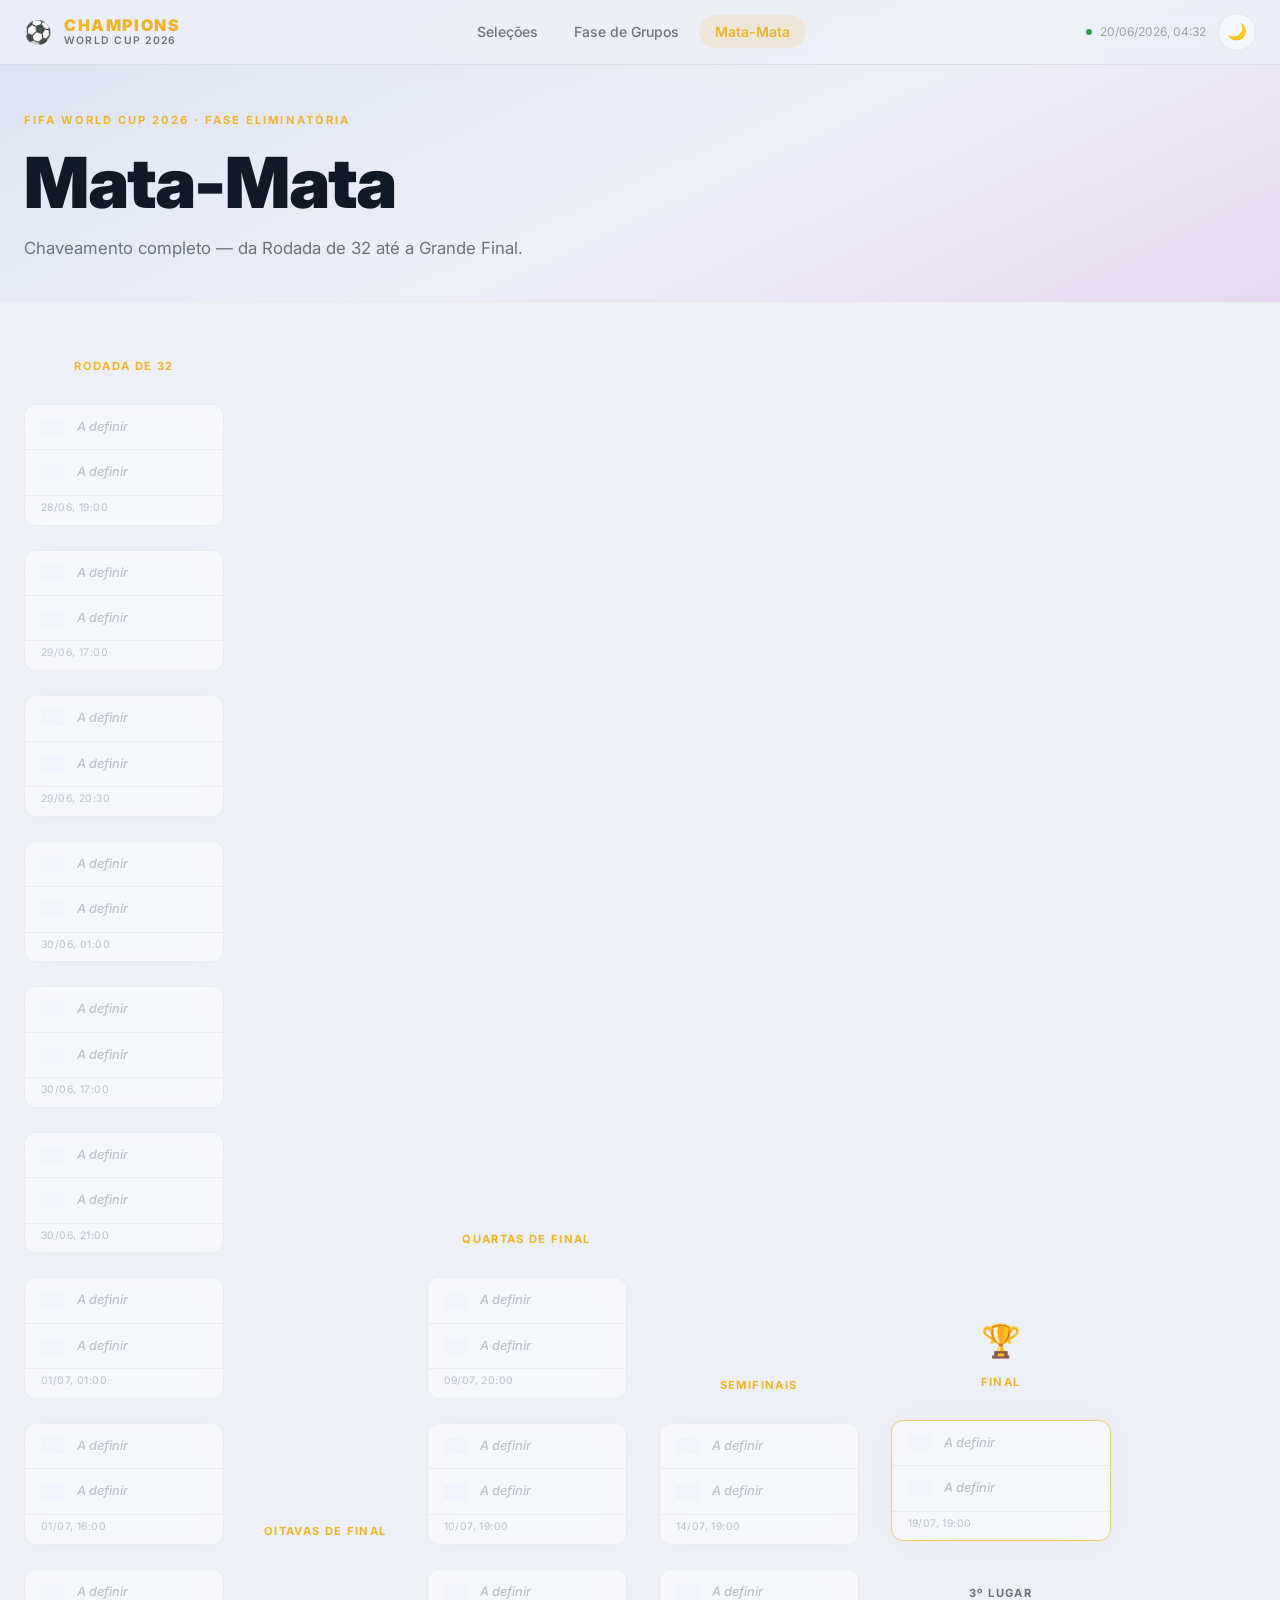
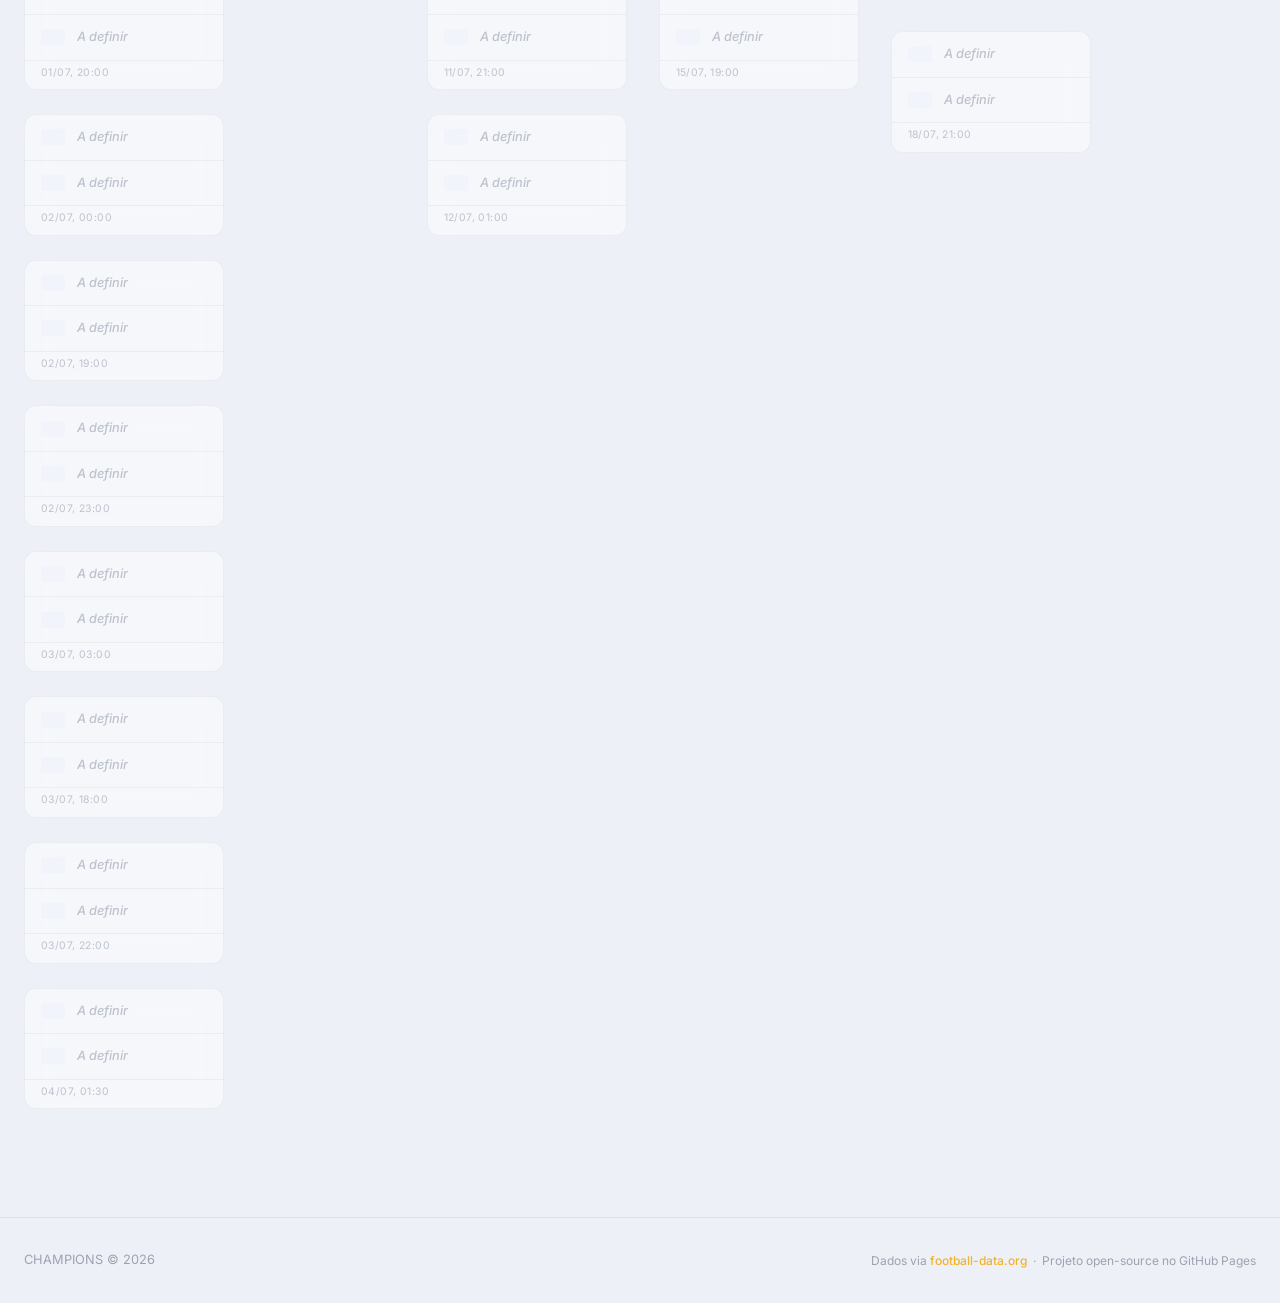
==== mata-mata.html @ 42e31321 "feat: estrutura inicial do projeto CHAMPIONS - 3 páginas: Seleções, Fase de Grupos, Mata-Mata - Desi" ====
<!DOCTYPE html>
<html lang="pt-BR" data-theme="dark">
<head>
  <meta charset="UTF-8">
  <meta name="viewport" content="width=device-width, initial-scale=1.0">
  <title>CHAMPIONS — Mata-Mata | Copa do Mundo 2026</title>
  <meta name="description" content="Chaveamento do mata-mata da Copa do Mundo FIFA 2026.">

  <link rel="preconnect" href="https://fonts.googleapis.com">
  <link rel="preconnect" href="https://fonts.gstatic.com" crossorigin>
  <link href="https://fonts.googleapis.com/css2?family=Inter:wght@400;500;600;700;900&display=swap" rel="stylesheet">

  <link rel="stylesheet" href="css/reset.css">
  <link rel="stylesheet" href="css/variables.css">
  <link rel="stylesheet" href="css/layout.css">
  <link rel="stylesheet" href="css/animations.css">
  <link rel="stylesheet" href="css/components/bracket.css">

  <script src="js/core/theme.js"></script>
</head>
<body>

  <!-- ── Navigation ── -->
  <nav class="nav" role="navigation" aria-label="Navegação principal">
    <div class="nav__inner">
      <a class="nav__logo" href="selecoes.html" aria-label="Champions — Copa do Mundo 2026">
        <span class="nav__logo-icon">⚽</span>
        <div class="nav__logo-wrap">
          <span class="nav__logo-text">CHAMPIONS</span>
          <span class="nav__logo-year">World Cup 2026</span>
        </div>
      </a>

      <ul class="nav__links" role="list">
        <li><a href="selecoes.html"  class="nav__link">Seleções</a></li>
        <li><a href="grupos.html"    class="nav__link">Fase de Grupos</a></li>
        <li><a href="mata-mata.html" class="nav__link active" aria-current="page">Mata-Mata</a></li>
      </ul>

      <div class="nav__actions">
        <div class="last-updated" aria-live="polite">
          <span class="last-updated__dot"></span>
          <span id="lastUpdated">Carregando...</span>
        </div>
        <button class="theme-toggle" id="themeToggle" type="button">☀️</button>
      </div>
    </div>
  </nav>

  <!-- ── Hero ── -->
  <section class="hero" aria-label="Cabeçalho da página">
    <div class="hero__inner container">
      <p class="hero__eyebrow">FIFA World Cup 2026 · Fase Eliminatória</p>
      <h1 class="hero__title">Mata-Mata</h1>
      <p class="hero__sub">Chaveamento completo — da Rodada de 32 até a Grande Final.</p>
    </div>
  </section>

  <!-- ── Main ── -->
  <main class="page-body">
    <div class="container">
      <div id="bracket" role="main" aria-label="Chaveamento do mata-mata">
        <div class="state-empty">
          <div class="state-empty__icon">⏳</div>
          <p class="state-empty__title">Carregando chaveamento...</p>
        </div>
      </div>
    </div>
  </main>

  <!-- ── Footer ── -->
  <footer class="footer">
    <div class="footer__inner">
      <p class="footer__copy">CHAMPIONS &copy; 2026</p>
      <p class="footer__note">
        Dados via <a href="https://www.football-data.org" target="_blank" rel="noopener">football-data.org</a>
        &nbsp;·&nbsp; Projeto open-source no GitHub Pages
      </p>
    </div>
  </footer>

  <script src="js/core/data-loader.js"></script>
  <script src="js/pages/mata-mata.js"></script>
</body>
</html>
---- css/variables.css ----
:root {
  /* ── Typography ────────────────────────────────── */
  --font-sans: 'Inter', -apple-system, BlinkMacSystemFont, 'Segoe UI', sans-serif;
  --fw-normal:   400;
  --fw-medium:   500;
  --fw-semibold: 600;
  --fw-bold:     700;
  --fw-black:    900;

  /* ── Spacing ───────────────────────────────────── */
  --s1:  0.25rem;
  --s2:  0.5rem;
  --s3:  0.75rem;
  --s4:  1rem;
  --s5:  1.25rem;
  --s6:  1.5rem;
  --s8:  2rem;
  --s10: 2.5rem;
  --s12: 3rem;
  --s16: 4rem;

  /* ── Radii ─────────────────────────────────────── */
  --r-sm:   6px;
  --r-md:   12px;
  --r-lg:   18px;
  --r-xl:   24px;
  --r-full: 9999px;

  /* ── Transitions ───────────────────────────────── */
  --ease-fast:   150ms cubic-bezier(0.4, 0, 0.2, 1);
  --ease-base:   250ms cubic-bezier(0.4, 0, 0.2, 1);
  --ease-slow:   400ms cubic-bezier(0.4, 0, 0.2, 1);
  --ease-spring: 500ms cubic-bezier(0.34, 1.56, 0.64, 1);

  /* ── Brand (theme-independent) ─────────────────── */
  --gold:      #f0b429;
  --gold-dim:  rgba(240, 180, 41, 0.15);
  --gold-glow: rgba(240, 180, 41, 0.25);
  --red:       #e03131;
  --green:     #2f9e44;
  --cobalt:    #1c7ed6;
}

/* ── Dark Theme (default) ───────────────────────── */
[data-theme="dark"] {
  color-scheme: dark;
  --bg-body:       #07091a;
  --bg-surface:    #0d1224;
  --bg-raised:     #141928;
  --bg-card:       rgba(255, 255, 255, 0.04);
  --bg-card-hover: rgba(255, 255, 255, 0.08);
  --border:        rgba(255, 255, 255, 0.07);
  --border-strong: rgba(255, 255, 255, 0.15);
  --text-1:        #f1f3f5;
  --text-2:        #868e96;
  --text-3:        #495057;
  --nav-bg:        rgba(7, 9, 26, 0.85);
  --shadow-card:   0 4px 32px rgba(0, 0, 0, 0.45);
  --shadow-glow:   0 0 48px rgba(240, 180, 41, 0.12);
  --hero-grad:     linear-gradient(155deg, #0d1224 0%, #07091a 55%, #0d0920 100%);
  --hero-radial:   radial-gradient(ellipse 70% 60% at 50% -10%, rgba(240, 180, 41, 0.07) 0%, transparent 70%);
  --conf-badge-bg: rgba(255, 255, 255, 0.06);
}

/* ── Light Theme ────────────────────────────────── */
[data-theme="light"] {
  color-scheme: light;
  --bg-body:       #eef0f8;
  --bg-surface:    #ffffff;
  --bg-raised:     #f5f7ff;
  --bg-card:       rgba(255, 255, 255, 0.80);
  --bg-card-hover: rgba(255, 255, 255, 0.98);
  --border:        rgba(0, 0, 0, 0.07);
  --border-strong: rgba(0, 0, 0, 0.15);
  --text-1:        #111827;
  --text-2:        #6b7280;
  --text-3:        #9ca3af;
  --nav-bg:        rgba(238, 240, 248, 0.85);
  --shadow-card:   0 4px 24px rgba(0, 0, 0, 0.08);
  --shadow-glow:   0 0 48px rgba(240, 180, 41, 0.08);
  --hero-grad:     linear-gradient(155deg, #dce2f5 0%, #eef0f8 55%, #e6d8f2 100%);
  --hero-radial:   radial-gradient(ellipse 70% 60% at 50% -10%, rgba(240, 180, 41, 0.06) 0%, transparent 70%);
  --conf-badge-bg: rgba(0, 0, 0, 0.05);
}
---- css/layout.css ----
/* ── Container ──────────────────────────────────── */
.container {
  width: 100%;
  max-width: 1400px;
  margin: 0 auto;
  padding: 0 var(--s6);
}

/* ── Navigation ─────────────────────────────────── */
.nav {
  position: fixed;
  inset: 0 0 auto 0;
  z-index: 100;
  background: var(--nav-bg);
  backdrop-filter: blur(20px);
  -webkit-backdrop-filter: blur(20px);
  border-bottom: 1px solid var(--border);
  transition: background var(--ease-slow), border-color var(--ease-slow);
}

.nav__inner {
  display: flex;
  align-items: center;
  justify-content: space-between;
  height: 64px;
  max-width: 1400px;
  margin: 0 auto;
  padding: 0 var(--s6);
  gap: var(--s6);
}

.nav__logo {
  display: flex;
  align-items: center;
  gap: var(--s3);
  flex-shrink: 0;
  text-decoration: none;
}

.nav__logo-icon {
  font-size: 1.4rem;
  line-height: 1;
}

.nav__logo-wrap {
  display: flex;
  flex-direction: column;
  line-height: 1.1;
}

.nav__logo-text {
  font-size: 1rem;
  font-weight: var(--fw-black);
  letter-spacing: 0.1em;
  color: var(--gold);
}

.nav__logo-year {
  font-size: 0.65rem;
  font-weight: var(--fw-semibold);
  color: var(--text-2);
  letter-spacing: 0.12em;
  text-transform: uppercase;
}

.nav__links {
  display: flex;
  align-items: center;
  gap: var(--s1);
}

.nav__link {
  padding: var(--s2) var(--s4);
  border-radius: var(--r-full);
  font-size: 0.875rem;
  font-weight: var(--fw-medium);
  color: var(--text-2);
  transition: color var(--ease-fast), background var(--ease-fast);
  white-space: nowrap;
}

.nav__link:hover {
  color: var(--text-1);
  background: var(--bg-raised);
}

.nav__link.active {
  color: var(--gold);
  background: var(--gold-dim);
  font-weight: var(--fw-semibold);
}

.nav__actions {
  display: flex;
  align-items: center;
  gap: var(--s3);
  flex-shrink: 0;
}

/* ── Last Updated ────────────────────────────────── */
.last-updated {
  display: flex;
  align-items: center;
  gap: var(--s2);
  font-size: 0.75rem;
  color: var(--text-3);
}

.last-updated__dot {
  width: 6px;
  height: 6px;
  border-radius: var(--r-full);
  background: var(--green);
  flex-shrink: 0;
  animation: pulse-dot 2.5s ease infinite;
}

/* ── Theme Toggle ────────────────────────────────── */
.theme-toggle {
  width: 38px;
  height: 38px;
  border-radius: var(--r-full);
  display: grid;
  place-items: center;
  background: var(--bg-raised);
  border: 1px solid var(--border);
  font-size: 1rem;
  transition: background var(--ease-fast), border-color var(--ease-fast), transform var(--ease-spring);
}

.theme-toggle:hover {
  background: var(--bg-card-hover);
  transform: scale(1.1) rotate(15deg);
}

/* ── Hero Section ────────────────────────────────── */
.hero {
  padding: calc(64px + var(--s12)) 0 var(--s10);
  background: var(--hero-grad);
  position: relative;
  overflow: hidden;
}

.hero::before {
  content: '';
  position: absolute;
  inset: 0;
  background: var(--hero-radial);
  pointer-events: none;
}

.hero::after {
  content: '';
  position: absolute;
  bottom: 0;
  left: 0;
  right: 0;
  height: 1px;
  background: linear-gradient(90deg, transparent, var(--gold-dim), transparent);
}

.hero__inner {
  position: relative;
  z-index: 1;
}

.hero__eyebrow {
  font-size: 0.7rem;
  font-weight: var(--fw-bold);
  letter-spacing: 0.18em;
  text-transform: uppercase;
  color: var(--gold);
  margin-bottom: var(--s4);
}

.hero__title {
  font-size: clamp(2.4rem, 5.5vw, 4.5rem);
  font-weight: var(--fw-black);
  color: var(--text-1);
  line-height: 1.04;
  letter-spacing: -0.02em;
}

.hero__sub {
  margin-top: var(--s4);
  font-size: 1.05rem;
  color: var(--text-2);
}

/* ── Page Body ───────────────────────────────────── */
.page-body {
  padding: var(--s10) 0 var(--s16);
}

/* ── Section Title ───────────────────────────────── */
.section-title {
  font-size: 1.25rem;
  font-weight: var(--fw-bold);
  color: var(--text-1);
  margin-bottom: var(--s6);
  display: flex;
  align-items: center;
  gap: var(--s3);
}

.section-title::before {
  content: '';
  display: block;
  width: 3px;
  height: 1.2em;
  background: var(--gold);
  border-radius: var(--r-full);
  flex-shrink: 0;
}

/* ── Filter Bar ──────────────────────────────────── */
.filter-bar {
  display: flex;
  align-items: center;
  gap: var(--s3);
  margin-bottom: var(--s8);
  flex-wrap: wrap;
}

.search-input {
  flex: 1;
  min-width: 200px;
  max-width: 320px;
  padding: var(--s3) var(--s4);
  border-radius: var(--r-full);
  border: 1px solid var(--border-strong);
  background: var(--bg-raised);
  color: var(--text-1);
  font-size: 0.875rem;
  transition: border-color var(--ease-fast), box-shadow var(--ease-fast);
  outline: none;
}

.search-input::placeholder { color: var(--text-3); }

.search-input:focus {
  border-color: var(--gold);
  box-shadow: 0 0 0 3px var(--gold-dim);
}

.filter-tabs {
  display: flex;
  gap: var(--s2);
  flex-wrap: wrap;
}

.filter-tab {
  padding: var(--s2) var(--s4);
  border-radius: var(--r-full);
  font-size: 0.8rem;
  font-weight: var(--fw-medium);
  color: var(--text-2);
  border: 1px solid var(--border);
  background: var(--bg-raised);
  transition: all var(--ease-fast);
}

.filter-tab:hover { color: var(--text-1); border-color: var(--border-strong); }

.filter-tab.active {
  color: var(--bg-body);
  background: var(--gold);
  border-color: var(--gold);
  font-weight: var(--fw-semibold);
}

/* ── Page Tabs ───────────────────────────────────── */
.page-tabs {
  display: flex;
  gap: var(--s3);
  margin-bottom: var(--s8);
  border-bottom: 1px solid var(--border);
  padding-bottom: 0;
}

.page-tab {
  padding: var(--s3) var(--s5);
  font-size: 0.9rem;
  font-weight: var(--fw-medium);
  color: var(--text-2);
  border-bottom: 2px solid transparent;
  margin-bottom: -1px;
  transition: color var(--ease-fast), border-color var(--ease-fast);
}

.page-tab:hover { color: var(--text-1); }

.page-tab.active {
  color: var(--gold);
  border-bottom-color: var(--gold);
  font-weight: var(--fw-semibold);
}

/* ── Empty / Loading states ──────────────────────── */
.state-empty {
  text-align: center;
  padding: var(--s16) var(--s6);
  color: var(--text-3);
}

.state-empty__icon { font-size: 3rem; margin-bottom: var(--s4); }
.state-empty__title { font-size: 1.1rem; font-weight: var(--fw-semibold); color: var(--text-2); margin-bottom: var(--s2); }
.state-empty__sub { font-size: 0.875rem; }

.skeleton {
  background: linear-gradient(90deg, var(--bg-raised) 25%, var(--bg-card-hover) 50%, var(--bg-raised) 75%);
  background-size: 200% 100%;
  animation: skeleton-shimmer 1.5s infinite;
  border-radius: var(--r-md);
}

/* ── Footer ──────────────────────────────────────── */
.footer {
  border-top: 1px solid var(--border);
  padding: var(--s8) 0;
}

.footer__inner {
  max-width: 1400px;
  margin: 0 auto;
  padding: 0 var(--s6);
  display: flex;
  align-items: center;
  justify-content: space-between;
  gap: var(--s4);
  flex-wrap: wrap;
}

.footer__copy {
  font-size: 0.8rem;
  color: var(--text-3);
}

.footer__note {
  font-size: 0.75rem;
  color: var(--text-3);
}

.footer__note a {
  color: var(--gold);
  font-weight: var(--fw-medium);
}

/* ── Responsive ──────────────────────────────────── */
@media (max-width: 768px) {
  .nav__links      { display: none; }
  .last-updated    { display: none; }
  .filter-bar      { gap: var(--s2); }
  .search-input    { max-width: 100%; min-width: 0; width: 100%; }
  .footer__inner   { flex-direction: column; text-align: center; }
}
---- css/animations.css ----
/* ── Page entrance ───────────────────────────────── */
@keyframes fade-up {
  from { opacity: 0; transform: translateY(16px); }
  to   { opacity: 1; transform: translateY(0); }
}

@keyframes fade-in {
  from { opacity: 0; }
  to   { opacity: 1; }
}

@keyframes slide-in-right {
  from { opacity: 0; transform: translateX(20px); }
  to   { opacity: 1; transform: translateX(0); }
}

/* ── Utility animations ──────────────────────────── */
@keyframes pulse-dot {
  0%, 100% { opacity: 1; transform: scale(1); }
  50%       { opacity: 0.5; transform: scale(0.75); }
}

@keyframes skeleton-shimmer {
  from { background-position: 200% 0; }
  to   { background-position: -200% 0; }
}

@keyframes spin {
  to { transform: rotate(360deg); }
}

/* ── Applied classes ─────────────────────────────── */
.anim-fade-up {
  opacity: 0;
  animation: fade-up var(--ease-slow) forwards;
}

.anim-fade-in {
  opacity: 0;
  animation: fade-in var(--ease-slow) forwards;
}

/* Staggered children */
.stagger > *:nth-child(1)  { animation-delay: 50ms; }
.stagger > *:nth-child(2)  { animation-delay: 100ms; }
.stagger > *:nth-child(3)  { animation-delay: 150ms; }
.stagger > *:nth-child(4)  { animation-delay: 200ms; }
.stagger > *:nth-child(5)  { animation-delay: 250ms; }
.stagger > *:nth-child(6)  { animation-delay: 300ms; }
.stagger > *:nth-child(7)  { animation-delay: 350ms; }
.stagger > *:nth-child(8)  { animation-delay: 400ms; }
.stagger > *:nth-child(n+9){ animation-delay: 450ms; }

/* Hero stagger */
.hero__eyebrow { animation: fade-up 500ms 80ms both cubic-bezier(0.4, 0, 0.2, 1); }
.hero__title   { animation: fade-up 500ms 160ms both cubic-bezier(0.4, 0, 0.2, 1); }
.hero__sub     { animation: fade-up 500ms 240ms both cubic-bezier(0.4, 0, 0.2, 1); }

/* Reduce motion */
@media (prefers-reduced-motion: reduce) {
  *, *::before, *::after {
    animation-duration: 0.01ms !important;
    animation-iteration-count: 1 !important;
    transition-duration: 0.01ms !important;
  }
}
---- css/components/bracket.css ----
/* ── Bracket Scroll Wrapper ──────────────────────── */
.bracket-scroll {
  overflow-x: auto;
  padding-bottom: var(--s4);
  -webkit-overflow-scrolling: touch;
}

/* ── Bracket layout ──────────────────────────────── */
.bracket {
  display: flex;
  gap: var(--s8);
  align-items: center;
  min-width: max-content;
  padding: var(--s4) 0;
}

/* ── Round column ────────────────────────────────── */
.bracket__round {
  display: flex;
  flex-direction: column;
  gap: 0;
  flex-shrink: 0;
}

.bracket__round-label {
  font-size: 0.7rem;
  font-weight: var(--fw-bold);
  letter-spacing: 0.12em;
  text-transform: uppercase;
  color: var(--gold);
  margin-bottom: var(--s4);
  padding: 0 var(--s2);
  text-align: center;
}

/* ── Matches within a round ──────────────────────── */
.bracket__matches {
  display: flex;
  flex-direction: column;
  justify-content: space-around;
  flex: 1;
}

/* ── Single match card ───────────────────────────── */
.bracket__match {
  display: flex;
  flex-direction: column;
  width: 200px;
  background: var(--bg-card);
  border: 1px solid var(--border);
  border-radius: var(--r-md);
  overflow: hidden;
  backdrop-filter: blur(12px);
  -webkit-backdrop-filter: blur(12px);
  margin: var(--s3) 0;
  transition: border-color var(--ease-fast), box-shadow var(--ease-fast);
  position: relative;
}

.bracket__match:hover {
  border-color: var(--border-strong);
  box-shadow: var(--shadow-card);
}

.bracket__match.final-match {
  width: 220px;
  border-color: var(--gold);
  box-shadow: 0 0 0 1px var(--gold-dim), var(--shadow-glow);
}

/* ── Team slot inside match ──────────────────────── */
.bracket__team {
  display: flex;
  align-items: center;
  gap: var(--s3);
  padding: var(--s3) var(--s4);
  transition: background var(--ease-fast);
  position: relative;
}

.bracket__team + .bracket__team {
  border-top: 1px solid var(--border);
}

.bracket__team.winner {
  background: var(--gold-dim);
}

.bracket__team.winner .bracket__team-name {
  color: var(--gold);
  font-weight: var(--fw-bold);
}

.bracket__team-flag {
  width: 24px;
  height: 16px;
  object-fit: cover;
  border-radius: 2px;
  flex-shrink: 0;
  background: var(--bg-raised);
}

.bracket__team-name {
  font-size: 0.8rem;
  font-weight: var(--fw-medium);
  color: var(--text-1);
  flex: 1;
  white-space: nowrap;
  overflow: hidden;
  text-overflow: ellipsis;
}

.bracket__team-name.tbd {
  color: var(--text-3);
  font-style: italic;
}

.bracket__team-score {
  font-size: 0.9rem;
  font-weight: var(--fw-black);
  color: var(--text-2);
  min-width: 1.2ch;
  text-align: right;
  flex-shrink: 0;
}

.bracket__team.winner .bracket__team-score {
  color: var(--gold);
}

/* ── Match date badge ────────────────────────────── */
.bracket__date {
  font-size: 0.65rem;
  color: var(--text-3);
  padding: var(--s1) var(--s4) var(--s2);
  border-top: 1px solid var(--border);
  letter-spacing: 0.04em;
}

/* ── Connector lines between rounds ──────────────── */
.bracket__connector {
  display: flex;
  flex-direction: column;
  justify-content: space-around;
  width: 24px;
  flex-shrink: 0;
}

.bracket__connector-line {
  flex: 1;
  border-right: 1px solid var(--border-strong);
}

/* ── Trophy icon for final ───────────────────────── */
.bracket__trophy {
  font-size: 2rem;
  text-align: center;
  margin-bottom: var(--s2);
}

/* ── Phase labels above bracket ─────────────────── */
.bracket-legend {
  display: flex;
  gap: var(--s4);
  margin-bottom: var(--s6);
  flex-wrap: wrap;
}

.bracket-legend__item {
  display: flex;
  align-items: center;
  gap: var(--s2);
  font-size: 0.75rem;
  color: var(--text-2);
}

.bracket-legend__dot {
  width: 8px;
  height: 8px;
  border-radius: var(--r-full);
  background: var(--gold);
  flex-shrink: 0;
}

/* ── Pending state ───────────────────────────────── */
.bracket__match.pending {
  opacity: 0.6;
}

.bracket__match.pending .bracket__team-name {
  color: var(--text-3);
}

/* ── Live badge ──────────────────────────────────── */
.live-badge {
  position: absolute;
  top: var(--s2);
  right: var(--s2);
  font-size: 0.6rem;
  font-weight: var(--fw-black);
  letter-spacing: 0.1em;
  color: #fff;
  background: var(--red);
  padding: 2px 6px;
  border-radius: var(--r-full);
  text-transform: uppercase;
  animation: pulse-dot 1.5s ease infinite;
}
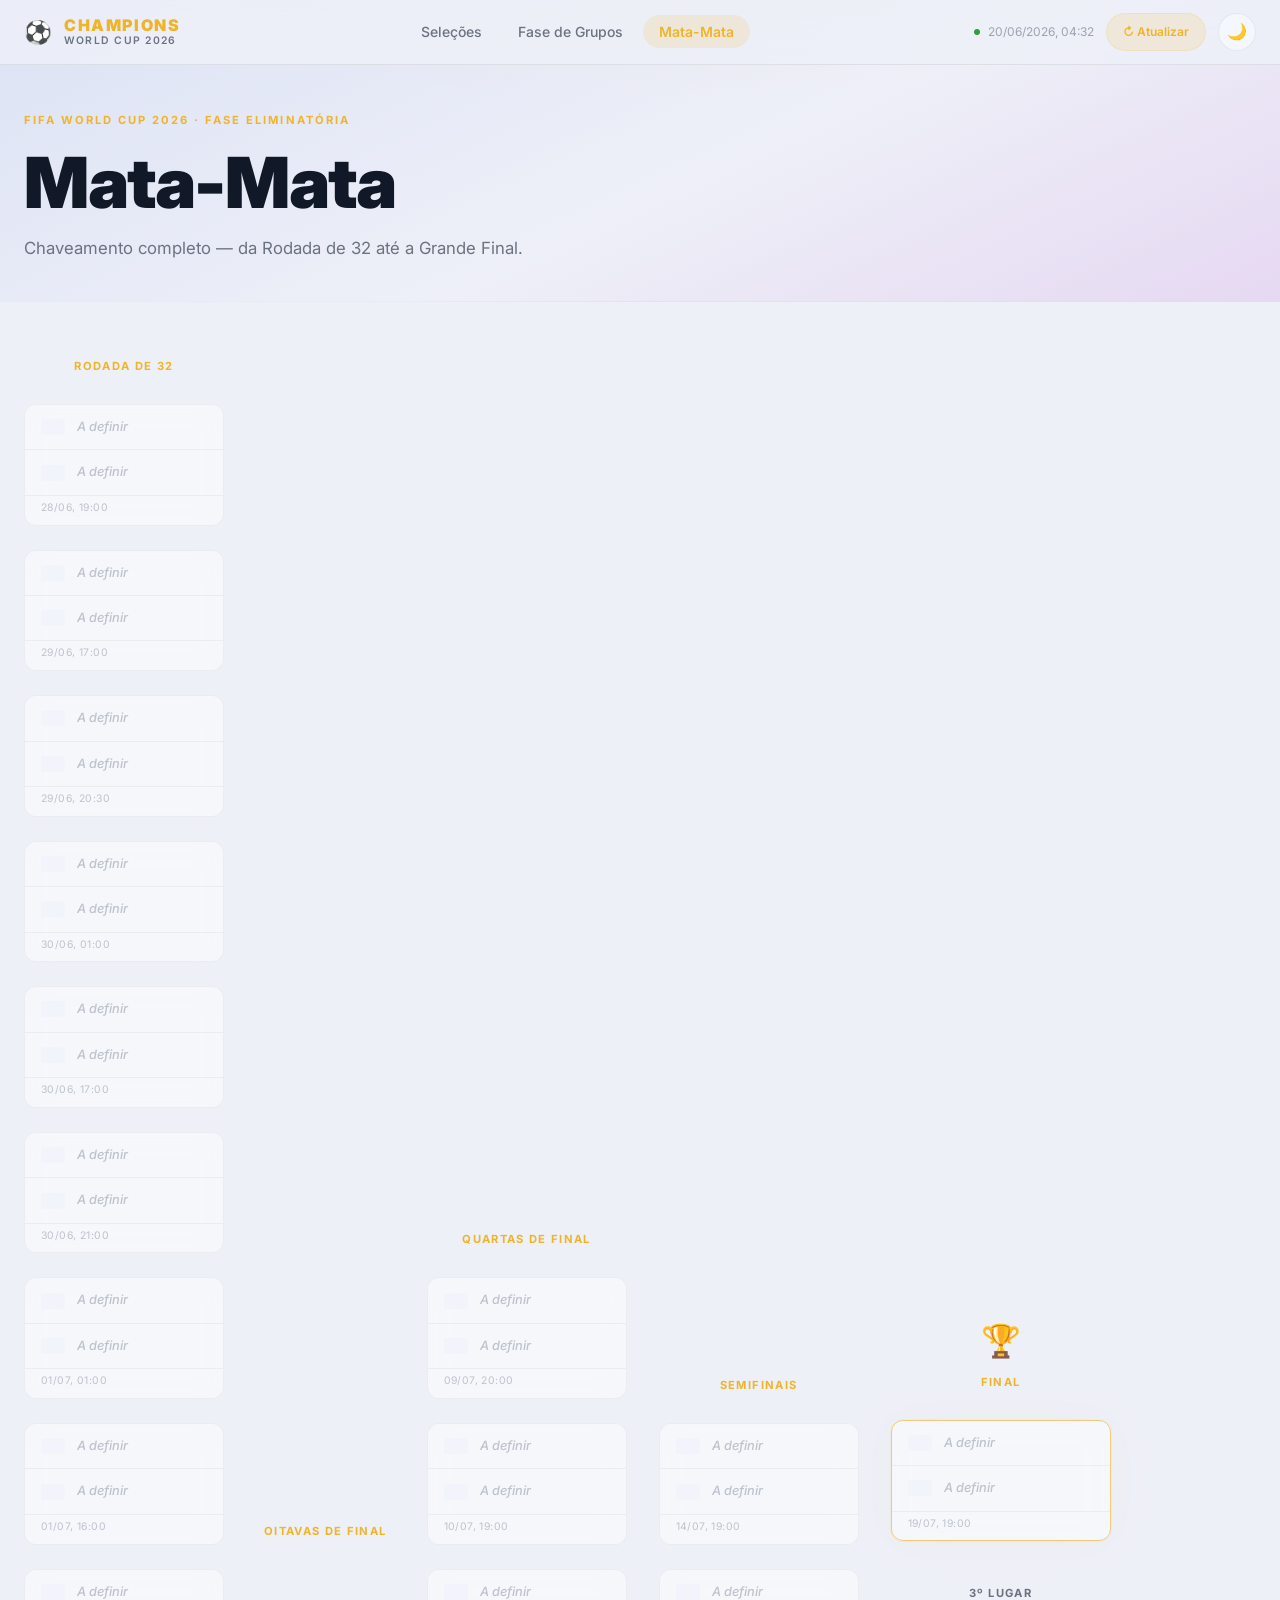
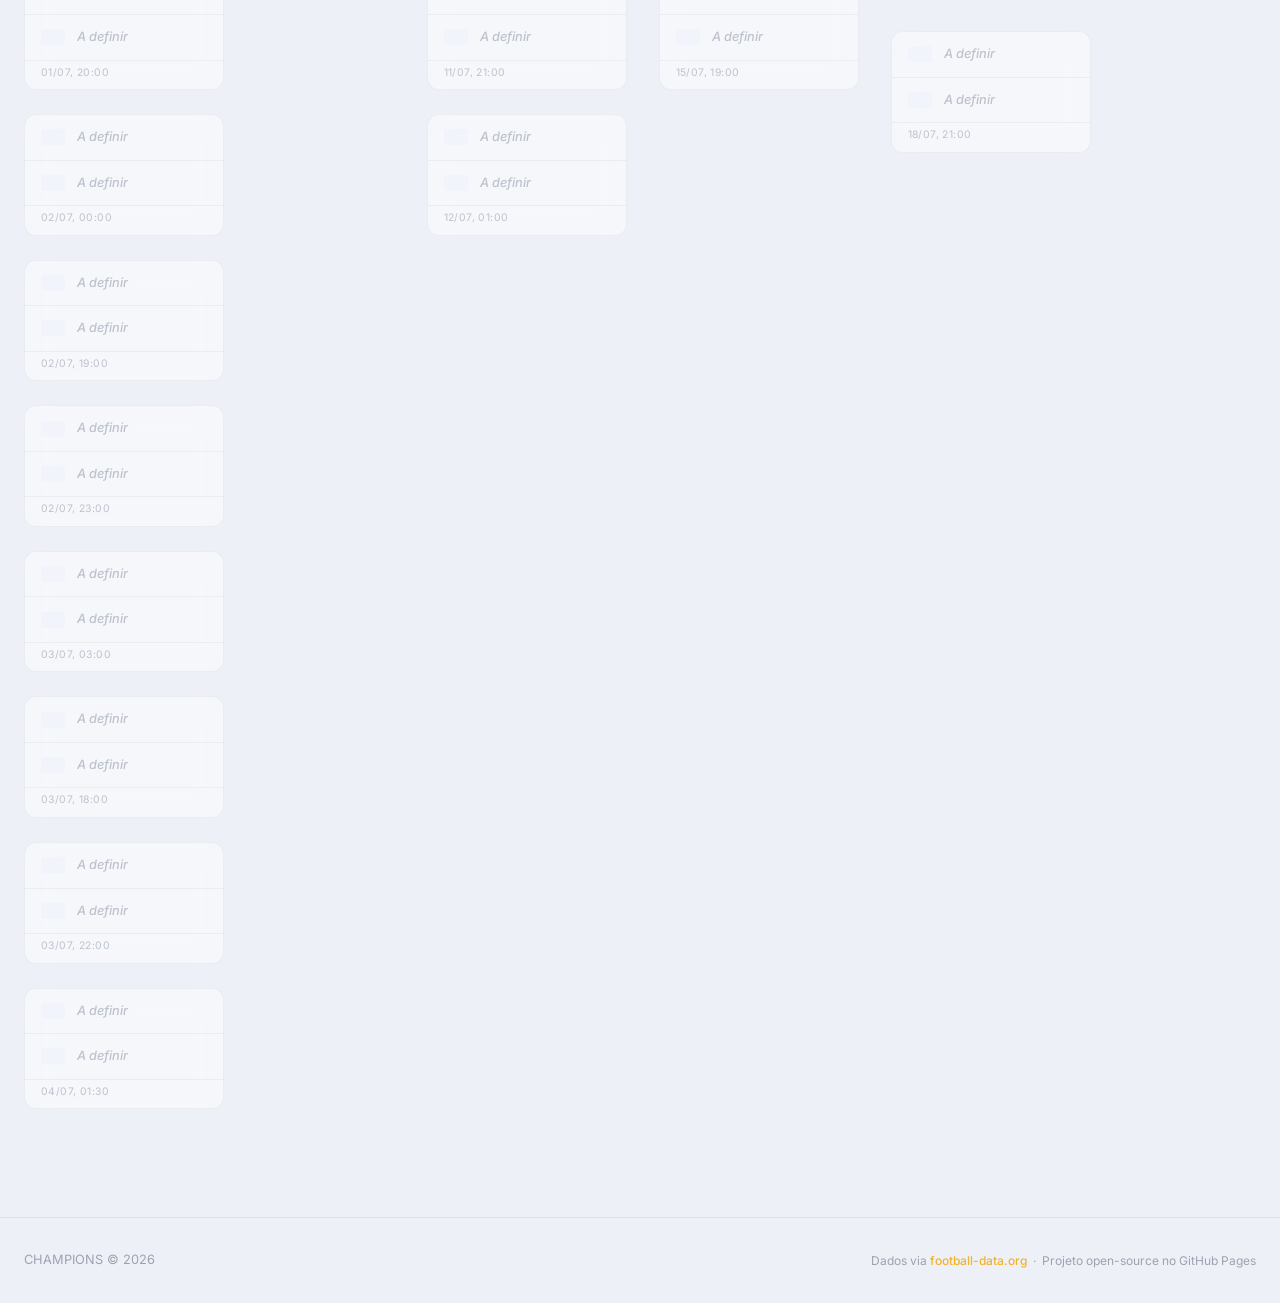
==== commit 667a3546: "feat: Cloudflare Worker como proxy seguro" ====
--- a/mata-mata.html
+++ b/mata-mata.html
@@ -42,6 +42,7 @@
           <span class="last-updated__dot"></span>
           <span id="lastUpdated">Carregando...</span>
         </div>
+        <button class="refresh-btn" id="refreshBtn" type="button" title="Buscar dados atualizados agora">↻ Atualizar</button>
         <button class="theme-toggle" id="themeToggle" type="button">☀️</button>
       </div>
     </div>
@@ -80,6 +81,7 @@
   </footer>
 
   <script src="js/core/data-loader.js"></script>
+  <script src="js/core/updater.js"></script>
   <script src="js/pages/mata-mata.js"></script>
 </body>
 </html>
--- a/css/layout.css
+++ b/css/layout.css
@@ -115,6 +115,32 @@
   animation: pulse-dot 2.5s ease infinite;
 }
 
+/* ── Refresh Button ──────────────────────────────── */
+.refresh-btn {
+  display: flex;
+  align-items: center;
+  gap: var(--s2);
+  padding: var(--s2) var(--s4);
+  border-radius: var(--r-full);
+  font-size: 0.75rem;
+  font-weight: var(--fw-semibold);
+  color: var(--gold);
+  border: 1px solid var(--gold-dim);
+  background: var(--gold-dim);
+  transition: background var(--ease-fast), opacity var(--ease-fast), transform var(--ease-spring);
+  white-space: nowrap;
+}
+
+.refresh-btn:hover:not(:disabled) {
+  background: rgba(240, 180, 41, 0.22);
+  transform: scale(1.04);
+}
+
+.refresh-btn:disabled {
+  opacity: 0.6;
+  cursor: not-allowed;
+}
+
 /* ── Theme Toggle ────────────────────────────────── */
 .theme-toggle {
   width: 38px;
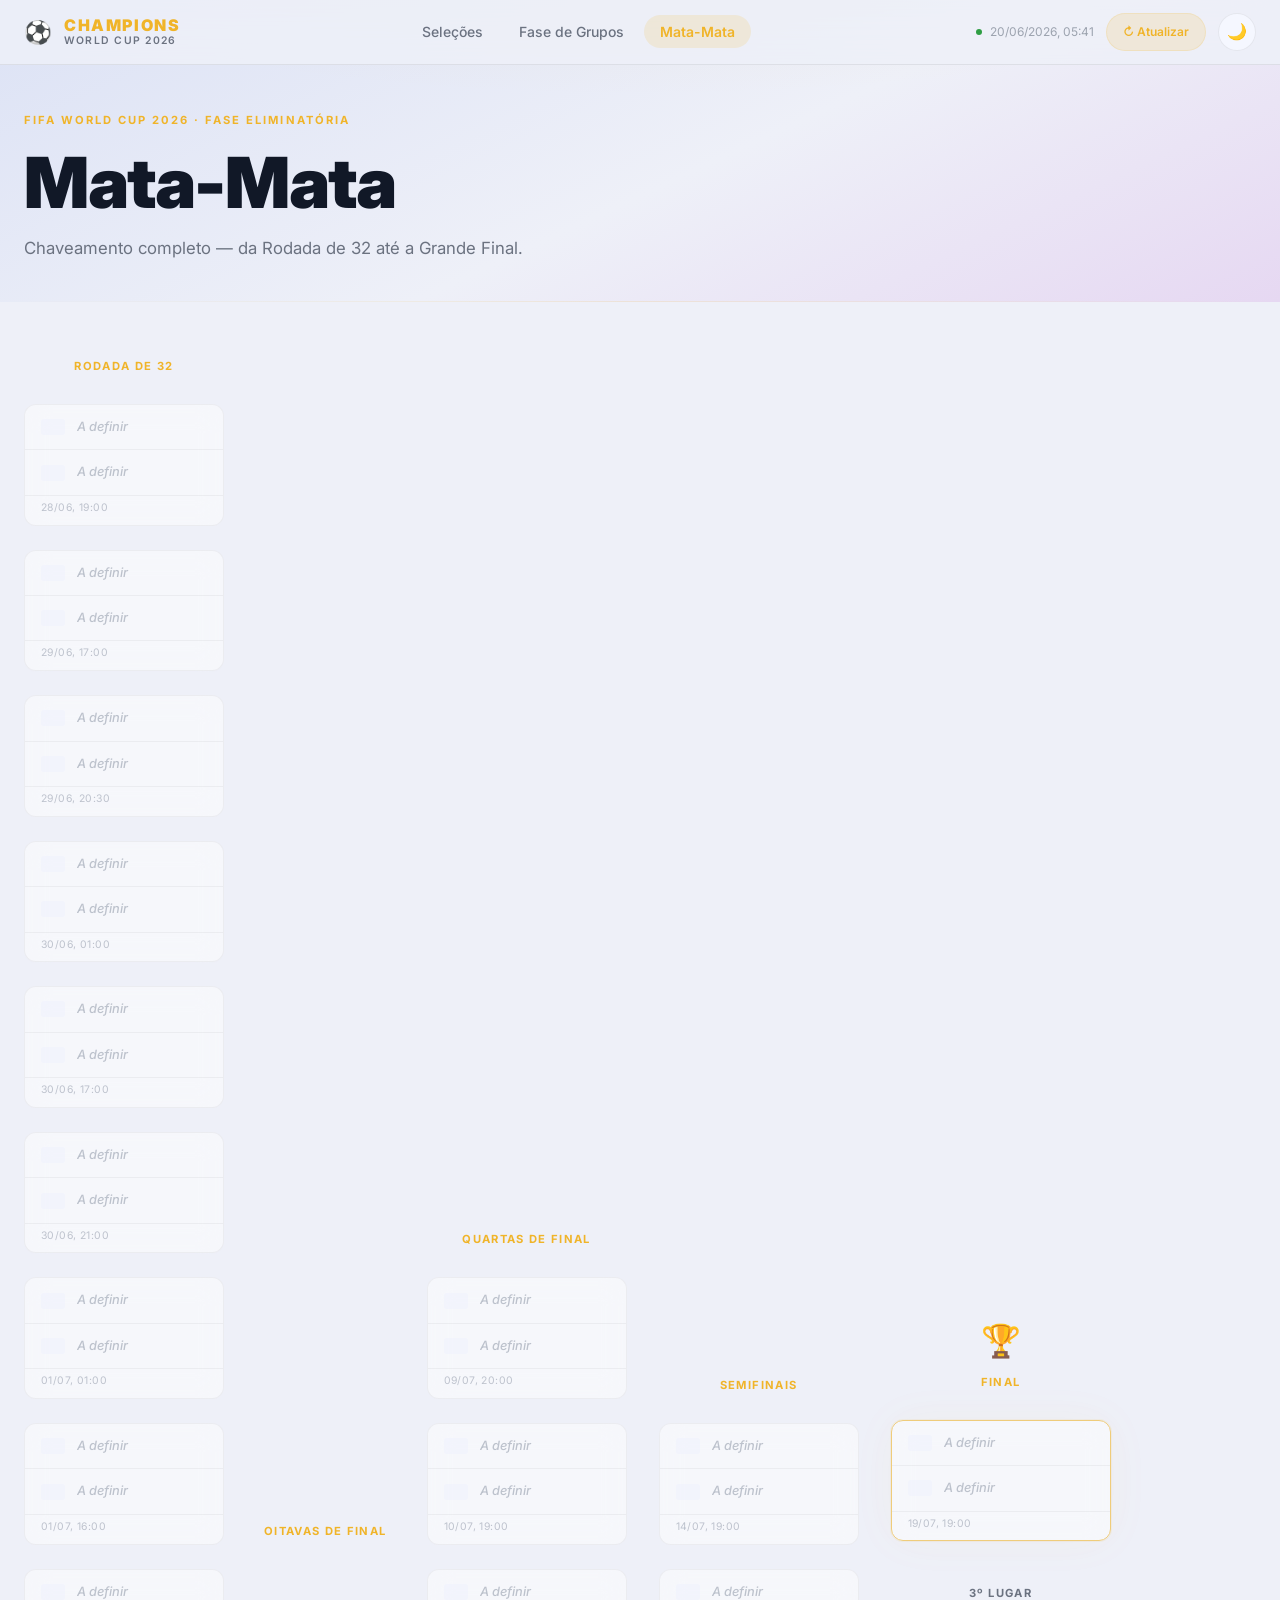
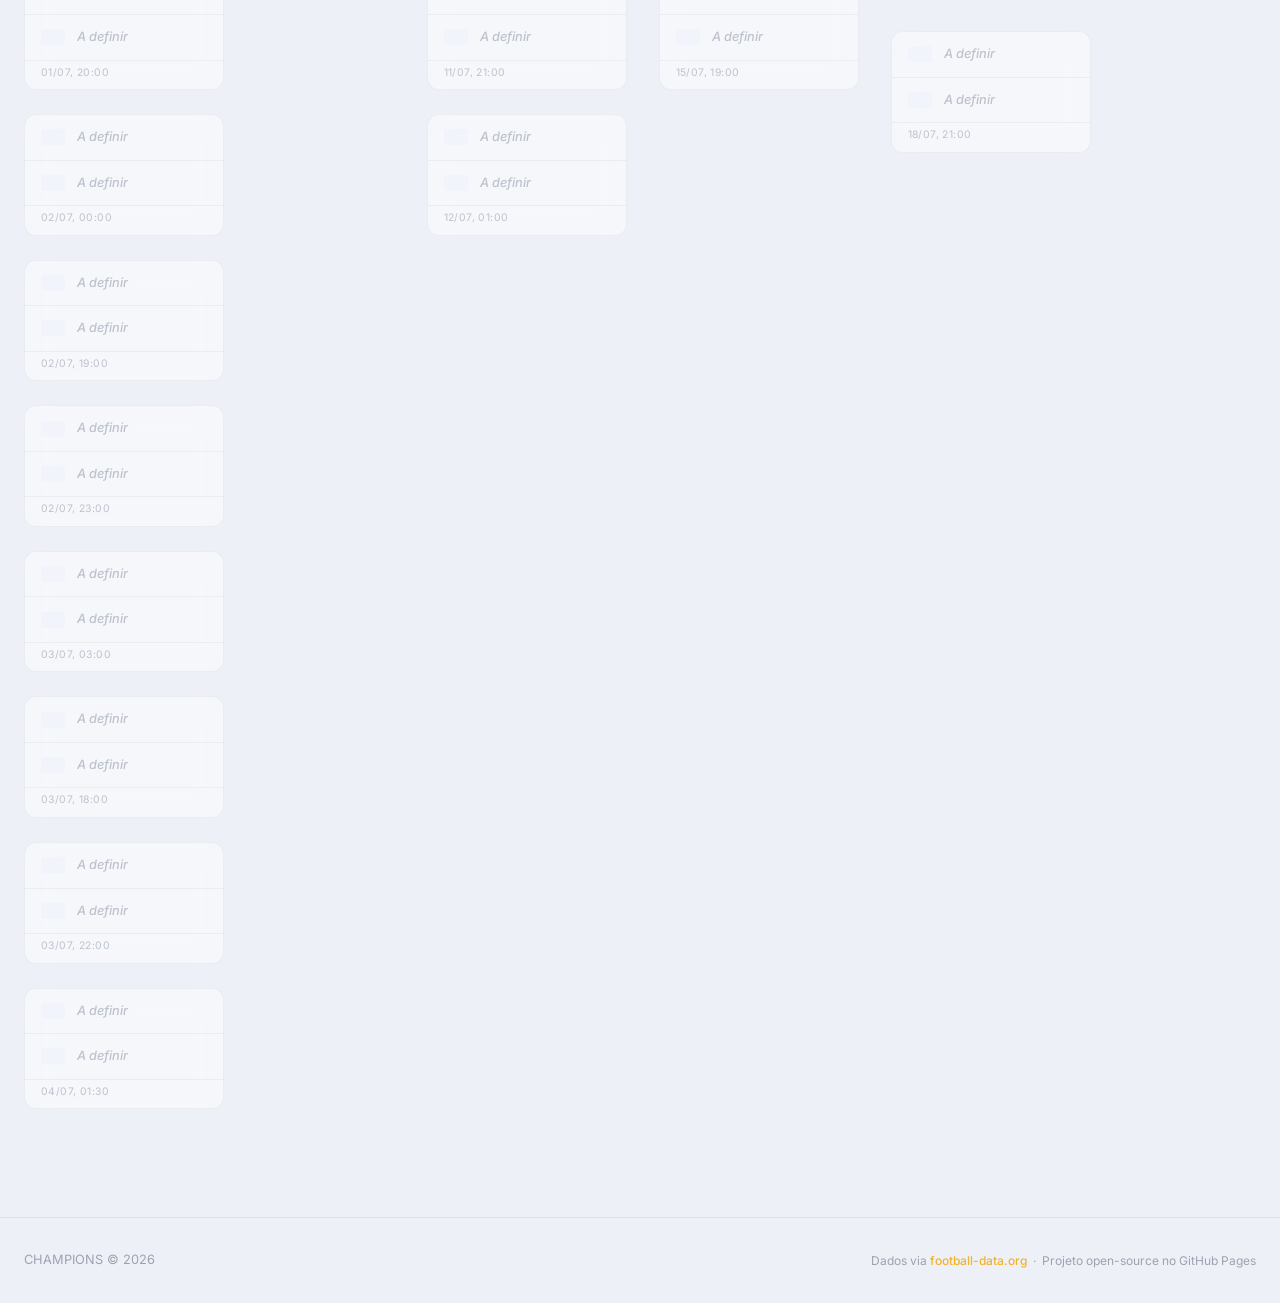
==== commit 278560fa: "feat: View de celular" ====
--- a/mata-mata.html
+++ b/mata-mata.html
@@ -44,7 +44,18 @@
         </div>
         <button class="refresh-btn" id="refreshBtn" type="button" title="Buscar dados atualizados agora">↻ Atualizar</button>
         <button class="theme-toggle" id="themeToggle" type="button">☀️</button>
+        <button class="nav__hamburger" id="navHamburger" type="button" aria-label="Menu" aria-expanded="false" aria-controls="navMobile">
+          <span class="nav__hamburger-bar"></span>
+          <span class="nav__hamburger-bar"></span>
+          <span class="nav__hamburger-bar"></span>
+        </button>
       </div>
+    </div>
+
+    <div class="nav__mobile" id="navMobile" role="dialog" aria-label="Menu de navegação">
+      <a href="selecoes.html"  class="nav__mobile-link">Seleções</a>
+      <a href="grupos.html"    class="nav__mobile-link">Fase de Grupos</a>
+      <a href="mata-mata.html" class="nav__mobile-link active">Mata-Mata</a>
     </div>
   </nav>
 
@@ -82,6 +93,7 @@
 
   <script src="js/core/data-loader.js"></script>
   <script src="js/core/updater.js"></script>
+  <script src="js/core/nav.js"></script>
   <script src="js/pages/mata-mata.js"></script>
 </body>
 </html>
--- a/css/layout.css
+++ b/css/layout.css
@@ -372,9 +372,72 @@
   font-weight: var(--fw-medium);
 }
 
+/* ── Hamburger ───────────────────────────────────── */
+.nav__hamburger {
+  display: none;
+  flex-direction: column;
+  justify-content: center;
+  gap: 5px;
+  width: 38px;
+  height: 38px;
+  padding: 8px;
+  background: var(--bg-raised);
+  border: 1px solid var(--border);
+  border-radius: var(--r-full);
+  cursor: pointer;
+  flex-shrink: 0;
+}
+
+.nav__hamburger-bar {
+  display: block;
+  width: 18px;
+  height: 2px;
+  background: var(--text-1);
+  border-radius: 2px;
+  transition: transform 0.28s ease, opacity 0.18s ease;
+}
+
+.nav--open .nav__hamburger-bar:nth-child(1) { transform: translateY(7px) rotate(45deg); }
+.nav--open .nav__hamburger-bar:nth-child(2) { opacity: 0; transform: scaleX(0); }
+.nav--open .nav__hamburger-bar:nth-child(3) { transform: translateY(-7px) rotate(-45deg); }
+
+/* ── Mobile drawer ───────────────────────────────── */
+.nav__mobile {
+  position: absolute;
+  top: 64px;
+  left: 0;
+  right: 0;
+  background: var(--nav-bg);
+  backdrop-filter: blur(20px);
+  -webkit-backdrop-filter: blur(20px);
+  border-bottom: 1px solid var(--border);
+  padding: var(--s2) var(--s6) var(--s4);
+  display: none;
+  flex-direction: column;
+  gap: 0;
+}
+
+.nav--open .nav__mobile { display: flex; }
+
+.nav__mobile-link {
+  display: block;
+  padding: var(--s4) 0;
+  font-size: 1rem;
+  font-weight: var(--fw-medium);
+  color: var(--text-2);
+  border-bottom: 1px solid var(--border);
+  transition: color var(--ease-fast);
+}
+
+.nav__mobile-link:last-child { border-bottom: none; }
+
+.nav__mobile-link:hover  { color: var(--text-1); }
+.nav__mobile-link.active { color: var(--gold); font-weight: var(--fw-semibold); }
+
 /* ── Responsive ──────────────────────────────────── */
 @media (max-width: 768px) {
   .nav__links      { display: none; }
+  .nav__hamburger  { display: flex; }
   .last-updated    { display: none; }
   .filter-bar      { gap: var(--s2); }
   .search-input    { max-width: 100%; min-width: 0; width: 100%; }
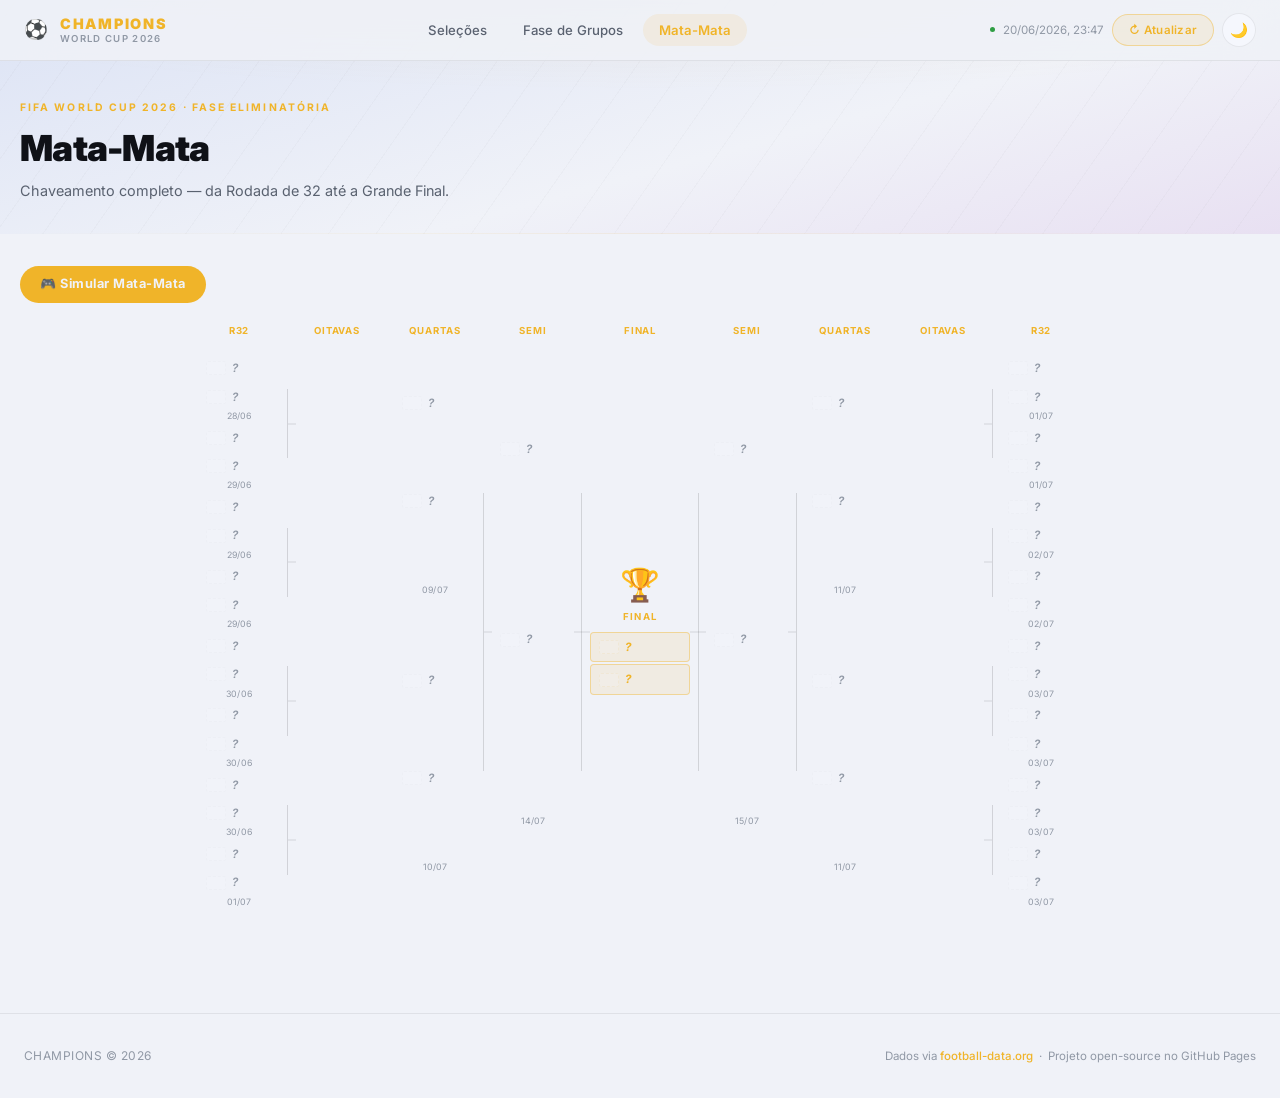
==== commit 1c5a70c8: "feat: Animação de Loading das pages" ====
--- a/mata-mata.html
+++ b/mata-mata.html
@@ -17,8 +17,20 @@
   <link rel="stylesheet" href="css/components/bracket.css">
 
   <script src="js/core/theme.js"></script>
+  <script src="js/core/loader.js"></script>
 </head>
 <body>
+
+  <div id="page-loader">
+    <div class="loader-ring-wrap">
+      <div class="loader-ring"></div>
+      <span class="loader-icon">⚽</span>
+    </div>
+    <div class="loader-wordmark">
+      <span class="loader-title">Champions</span>
+      <span class="loader-sub">Copa do Mundo 2026</span>
+    </div>
+  </div>
 
   <!-- ── Navigation ── -->
   <nav class="nav" role="navigation" aria-label="Navegação principal">
--- a/css/variables.css
+++ b/css/variables.css
@@ -20,65 +20,90 @@
   --s16: 4rem;
 
   /* ── Radii ─────────────────────────────────────── */
-  --r-sm:   6px;
-  --r-md:   12px;
-  --r-lg:   18px;
-  --r-xl:   24px;
+  --r-sm:   4px;
+  --r-md:   10px;
+  --r-lg:   14px;
+  --r-xl:   20px;
   --r-full: 9999px;
 
   /* ── Transitions ───────────────────────────────── */
-  --ease-fast:   150ms cubic-bezier(0.4, 0, 0.2, 1);
-  --ease-base:   250ms cubic-bezier(0.4, 0, 0.2, 1);
-  --ease-slow:   400ms cubic-bezier(0.4, 0, 0.2, 1);
-  --ease-spring: 500ms cubic-bezier(0.34, 1.56, 0.64, 1);
+  --ease-fast:   120ms cubic-bezier(0.4, 0, 0.2, 1);
+  --ease-base:   220ms cubic-bezier(0.4, 0, 0.2, 1);
+  --ease-slow:   350ms cubic-bezier(0.4, 0, 0.2, 1);
+  --ease-spring: 400ms cubic-bezier(0.34, 1.4, 0.64, 1);
 
-  /* ── Brand (theme-independent) ─────────────────── */
-  --gold:      #f0b429;
-  --gold-dim:  rgba(240, 180, 41, 0.15);
-  --gold-glow: rgba(240, 180, 41, 0.25);
-  --red:       #e03131;
-  --green:     #2f9e44;
-  --cobalt:    #1c7ed6;
+  /* ── Brand ─────────────────────────────────────── */
+  --gold:        #f0b429;
+  --gold-bright: #ffc234;
+  --gold-dim:    rgba(240, 180, 41, 0.10);
+  --gold-glow:   rgba(240, 180, 41, 0.18);
+  --green:       #2f9e44;
+  --cobalt:      #1971c2;
+  --red:         #c92a2a;
 }
 
 /* ── Dark Theme (default) ───────────────────────── */
 [data-theme="dark"] {
   color-scheme: dark;
-  --bg-body:       #07091a;
-  --bg-surface:    #0d1224;
-  --bg-raised:     #141928;
-  --bg-card:       rgba(255, 255, 255, 0.04);
-  --bg-card-hover: rgba(255, 255, 255, 0.08);
-  --border:        rgba(255, 255, 255, 0.07);
-  --border-strong: rgba(255, 255, 255, 0.15);
-  --text-1:        #f1f3f5;
-  --text-2:        #868e96;
-  --text-3:        #495057;
-  --nav-bg:        rgba(7, 9, 26, 0.85);
-  --shadow-card:   0 4px 32px rgba(0, 0, 0, 0.45);
-  --shadow-glow:   0 0 48px rgba(240, 180, 41, 0.12);
-  --hero-grad:     linear-gradient(155deg, #0d1224 0%, #07091a 55%, #0d0920 100%);
-  --hero-radial:   radial-gradient(ellipse 70% 60% at 50% -10%, rgba(240, 180, 41, 0.07) 0%, transparent 70%);
-  --conf-badge-bg: rgba(255, 255, 255, 0.06);
+
+  --bg-body:       #05091a;
+  --bg-surface:    #0a0f1e;
+  --bg-raised:     #0f1525;
+  --bg-card:       rgba(255, 255, 255, 0.03);
+  --bg-card-hover: rgba(255, 255, 255, 0.055);
+  --border:        rgba(255, 255, 255, 0.06);
+  --border-strong: rgba(255, 255, 255, 0.12);
+  --border-gold:   rgba(240, 180, 41, 0.30);
+
+  --text-1:  #edf0f4;
+  --text-2:  #7c8694;
+  --text-3:  #404855;
+
+  --nav-bg:  rgba(5, 9, 26, 0.90);
+
+  --shadow-card: 0 2px 20px rgba(0, 0, 0, 0.50);
+  --shadow-glow: 0 0 32px rgba(240, 180, 41, 0.14);
+
+  --hero-grad:   linear-gradient(165deg, #0c1222 0%, #05091a 55%, #09091f 100%);
+  --hero-radial: radial-gradient(ellipse 90% 55% at 50% 0%, rgba(240, 180, 41, 0.055) 0%, transparent 70%);
+  --hero-lines:  repeating-linear-gradient(
+                   -55deg,
+                   transparent 0px, transparent 38px,
+                   rgba(255, 255, 255, 0.012) 38px, rgba(255, 255, 255, 0.012) 39px
+                 );
+
+  --conf-badge-bg: rgba(255, 255, 255, 0.05);
 }
 
 /* ── Light Theme ────────────────────────────────── */
 [data-theme="light"] {
   color-scheme: light;
-  --bg-body:       #eef0f8;
+
+  --bg-body:       #f0f2f8;
   --bg-surface:    #ffffff;
-  --bg-raised:     #f5f7ff;
-  --bg-card:       rgba(255, 255, 255, 0.80);
-  --bg-card-hover: rgba(255, 255, 255, 0.98);
+  --bg-raised:     #f5f7fd;
+  --bg-card:       rgba(255, 255, 255, 0.75);
+  --bg-card-hover: rgba(255, 255, 255, 0.96);
   --border:        rgba(0, 0, 0, 0.07);
-  --border-strong: rgba(0, 0, 0, 0.15);
-  --text-1:        #111827;
-  --text-2:        #6b7280;
-  --text-3:        #9ca3af;
-  --nav-bg:        rgba(238, 240, 248, 0.85);
-  --shadow-card:   0 4px 24px rgba(0, 0, 0, 0.08);
-  --shadow-glow:   0 0 48px rgba(240, 180, 41, 0.08);
-  --hero-grad:     linear-gradient(155deg, #dce2f5 0%, #eef0f8 55%, #e6d8f2 100%);
-  --hero-radial:   radial-gradient(ellipse 70% 60% at 50% -10%, rgba(240, 180, 41, 0.06) 0%, transparent 70%);
-  --conf-badge-bg: rgba(0, 0, 0, 0.05);
+  --border-strong: rgba(0, 0, 0, 0.13);
+  --border-gold:   rgba(240, 180, 41, 0.40);
+
+  --text-1:  #0f1117;
+  --text-2:  #5a6270;
+  --text-3:  #9098a5;
+
+  --nav-bg:  rgba(240, 242, 248, 0.88);
+
+  --shadow-card: 0 2px 16px rgba(0, 0, 0, 0.08);
+  --shadow-glow: 0 0 32px rgba(240, 180, 41, 0.10);
+
+  --hero-grad:   linear-gradient(165deg, #dce3f5 0%, #f0f2f8 60%, #e8e0f2 100%);
+  --hero-radial: radial-gradient(ellipse 90% 55% at 50% 0%, rgba(240, 180, 41, 0.07) 0%, transparent 70%);
+  --hero-lines:  repeating-linear-gradient(
+                   -55deg,
+                   transparent 0px, transparent 38px,
+                   rgba(0, 0, 0, 0.018) 38px, rgba(0, 0, 0, 0.018) 39px
+                 );
+
+  --conf-badge-bg: rgba(0, 0, 0, 0.04);
 }
--- a/css/layout.css
+++ b/css/layout.css
@@ -1,9 +1,9 @@
 /* ── Container ──────────────────────────────────── */
 .container {
   width: 100%;
-  max-width: 1400px;
+  max-width: 1500px;
   margin: 0 auto;
-  padding: 0 var(--s6);
+  padding: 0 var(--s5);
 }
 
 /* ── Navigation ─────────────────────────────────── */
@@ -12,8 +12,8 @@
   inset: 0 0 auto 0;
   z-index: 100;
   background: var(--nav-bg);
-  backdrop-filter: blur(20px);
-  -webkit-backdrop-filter: blur(20px);
+  backdrop-filter: blur(24px);
+  -webkit-backdrop-filter: blur(24px);
   border-bottom: 1px solid var(--border);
   transition: background var(--ease-slow), border-color var(--ease-slow);
 }
@@ -22,7 +22,7 @@
   display: flex;
   align-items: center;
   justify-content: space-between;
-  height: 64px;
+  height: 60px;
   max-width: 1400px;
   margin: 0 auto;
   padding: 0 var(--s6);
@@ -38,28 +38,28 @@
 }
 
 .nav__logo-icon {
-  font-size: 1.4rem;
+  font-size: 1.2rem;
   line-height: 1;
 }
 
 .nav__logo-wrap {
   display: flex;
   flex-direction: column;
-  line-height: 1.1;
+  line-height: 1.15;
 }
 
 .nav__logo-text {
-  font-size: 1rem;
+  font-size: 0.9rem;
   font-weight: var(--fw-black);
-  letter-spacing: 0.1em;
+  letter-spacing: 0.12em;
   color: var(--gold);
 }
 
 .nav__logo-year {
-  font-size: 0.65rem;
-  font-weight: var(--fw-semibold);
-  color: var(--text-2);
-  letter-spacing: 0.12em;
+  font-size: 0.6rem;
+  font-weight: var(--fw-semibold);
+  color: var(--text-3);
+  letter-spacing: 0.14em;
   text-transform: uppercase;
 }
 
@@ -72,7 +72,7 @@
 .nav__link {
   padding: var(--s2) var(--s4);
   border-radius: var(--r-full);
-  font-size: 0.875rem;
+  font-size: 0.825rem;
   font-weight: var(--fw-medium);
   color: var(--text-2);
   transition: color var(--ease-fast), background var(--ease-fast);
@@ -93,7 +93,7 @@
 .nav__actions {
   display: flex;
   align-items: center;
-  gap: var(--s3);
+  gap: var(--s2);
   flex-shrink: 0;
 }
 
@@ -102,17 +102,17 @@
   display: flex;
   align-items: center;
   gap: var(--s2);
-  font-size: 0.75rem;
+  font-size: 0.72rem;
   color: var(--text-3);
 }
 
 .last-updated__dot {
-  width: 6px;
-  height: 6px;
+  width: 5px;
+  height: 5px;
   border-radius: var(--r-full);
   background: var(--green);
   flex-shrink: 0;
-  animation: pulse-dot 2.5s ease infinite;
+  animation: pulse-dot 3s ease infinite;
 }
 
 /* ── Refresh Button ──────────────────────────────── */
@@ -120,48 +120,119 @@
   display: flex;
   align-items: center;
   gap: var(--s2);
-  padding: var(--s2) var(--s4);
-  border-radius: var(--r-full);
-  font-size: 0.75rem;
+  padding: 6px var(--s4);
+  border-radius: var(--r-full);
+  font-size: 0.72rem;
   font-weight: var(--fw-semibold);
   color: var(--gold);
-  border: 1px solid var(--gold-dim);
+  border: 1px solid var(--border-gold);
   background: var(--gold-dim);
-  transition: background var(--ease-fast), opacity var(--ease-fast), transform var(--ease-spring);
+  transition: background var(--ease-fast), border-color var(--ease-fast), transform var(--ease-fast);
   white-space: nowrap;
+  letter-spacing: 0.02em;
 }
 
 .refresh-btn:hover:not(:disabled) {
-  background: rgba(240, 180, 41, 0.22);
-  transform: scale(1.04);
+  background: rgba(240, 180, 41, 0.18);
+  border-color: var(--gold);
+  transform: scale(1.03);
+}
+
+.refresh-btn:active:not(:disabled) {
+  transform: scale(0.97);
 }
 
 .refresh-btn:disabled {
-  opacity: 0.6;
+  opacity: 0.5;
   cursor: not-allowed;
 }
 
 /* ── Theme Toggle ────────────────────────────────── */
 .theme-toggle {
-  width: 38px;
-  height: 38px;
+  width: 34px;
+  height: 34px;
   border-radius: var(--r-full);
   display: grid;
   place-items: center;
   background: var(--bg-raised);
   border: 1px solid var(--border);
-  font-size: 1rem;
-  transition: background var(--ease-fast), border-color var(--ease-fast), transform var(--ease-spring);
+  font-size: 0.9rem;
+  transition: background var(--ease-fast), border-color var(--ease-fast), transform var(--ease-fast);
 }
 
 .theme-toggle:hover {
   background: var(--bg-card-hover);
-  transform: scale(1.1) rotate(15deg);
-}
+  border-color: var(--border-strong);
+  transform: scale(1.08);
+}
+
+.theme-toggle:active {
+  transform: scale(0.94);
+}
+
+/* ── Hamburger ───────────────────────────────────── */
+.nav__hamburger {
+  display: none;
+  flex-direction: column;
+  justify-content: center;
+  gap: 5px;
+  width: 34px;
+  height: 34px;
+  padding: 8px;
+  background: var(--bg-raised);
+  border: 1px solid var(--border);
+  border-radius: var(--r-full);
+  cursor: pointer;
+  flex-shrink: 0;
+}
+
+.nav__hamburger-bar {
+  display: block;
+  width: 16px;
+  height: 1.5px;
+  background: var(--text-1);
+  border-radius: 2px;
+  transition: transform 0.25s ease, opacity 0.15s ease;
+}
+
+.nav--open .nav__hamburger-bar:nth-child(1) { transform: translateY(6.5px) rotate(45deg); }
+.nav--open .nav__hamburger-bar:nth-child(2) { opacity: 0; transform: scaleX(0); }
+.nav--open .nav__hamburger-bar:nth-child(3) { transform: translateY(-6.5px) rotate(-45deg); }
+
+/* ── Mobile drawer ───────────────────────────────── */
+.nav__mobile {
+  position: absolute;
+  top: 60px;
+  left: 0;
+  right: 0;
+  background: var(--nav-bg);
+  backdrop-filter: blur(24px);
+  -webkit-backdrop-filter: blur(24px);
+  border-bottom: 1px solid var(--border);
+  padding: var(--s2) var(--s6) var(--s4);
+  display: none;
+  flex-direction: column;
+}
+
+.nav--open .nav__mobile { display: flex; }
+
+.nav__mobile-link {
+  display: block;
+  padding: var(--s3) 0;
+  font-size: 0.95rem;
+  font-weight: var(--fw-medium);
+  color: var(--text-2);
+  border-bottom: 1px solid var(--border);
+  transition: color var(--ease-fast);
+}
+
+.nav__mobile-link:last-child { border-bottom: none; }
+.nav__mobile-link:hover  { color: var(--text-1); }
+.nav__mobile-link.active { color: var(--gold); font-weight: var(--fw-semibold); }
 
 /* ── Hero Section ────────────────────────────────── */
 .hero {
-  padding: calc(64px + var(--s12)) 0 var(--s10);
+  padding: calc(60px + var(--s10)) 0 var(--s8);
   background: var(--hero-grad);
   position: relative;
   overflow: hidden;
@@ -171,7 +242,7 @@
   content: '';
   position: absolute;
   inset: 0;
-  background: var(--hero-radial);
+  background: var(--hero-radial), var(--hero-lines);
   pointer-events: none;
 }
 
@@ -191,36 +262,38 @@
 }
 
 .hero__eyebrow {
-  font-size: 0.7rem;
+  font-size: 0.65rem;
   font-weight: var(--fw-bold);
-  letter-spacing: 0.18em;
+  letter-spacing: 0.2em;
   text-transform: uppercase;
   color: var(--gold);
-  margin-bottom: var(--s4);
+  margin-bottom: var(--s3);
+  opacity: 0.85;
 }
 
 .hero__title {
-  font-size: clamp(2.4rem, 5.5vw, 4.5rem);
+  font-size: clamp(1.6rem, 2.8vw, 2.4rem);
   font-weight: var(--fw-black);
   color: var(--text-1);
-  line-height: 1.04;
+  line-height: 1.08;
   letter-spacing: -0.02em;
 }
 
 .hero__sub {
-  margin-top: var(--s4);
-  font-size: 1.05rem;
+  margin-top: var(--s3);
+  font-size: 0.9rem;
   color: var(--text-2);
+  max-width: 480px;
 }
 
 /* ── Page Body ───────────────────────────────────── */
 .page-body {
-  padding: var(--s10) 0 var(--s16);
+  padding: var(--s8) 0 var(--s16);
 }
 
 /* ── Section Title ───────────────────────────────── */
 .section-title {
-  font-size: 1.25rem;
+  font-size: 1.1rem;
   font-weight: var(--fw-bold);
   color: var(--text-1);
   margin-bottom: var(--s6);
@@ -233,7 +306,7 @@
   content: '';
   display: block;
   width: 3px;
-  height: 1.2em;
+  height: 1em;
   background: var(--gold);
   border-radius: var(--r-full);
   flex-shrink: 0;
@@ -251,13 +324,13 @@
 .search-input {
   flex: 1;
   min-width: 200px;
-  max-width: 320px;
-  padding: var(--s3) var(--s4);
+  max-width: 300px;
+  padding: var(--s2) var(--s4);
   border-radius: var(--r-full);
   border: 1px solid var(--border-strong);
   background: var(--bg-raised);
   color: var(--text-1);
-  font-size: 0.875rem;
+  font-size: 0.825rem;
   transition: border-color var(--ease-fast), box-shadow var(--ease-fast);
   outline: none;
 }
@@ -276,17 +349,22 @@
 }
 
 .filter-tab {
-  padding: var(--s2) var(--s4);
-  border-radius: var(--r-full);
-  font-size: 0.8rem;
+  padding: 5px var(--s3);
+  border-radius: var(--r-full);
+  font-size: 0.75rem;
   font-weight: var(--fw-medium);
   color: var(--text-2);
   border: 1px solid var(--border);
-  background: var(--bg-raised);
-  transition: all var(--ease-fast);
-}
-
-.filter-tab:hover { color: var(--text-1); border-color: var(--border-strong); }
+  background: transparent;
+  transition: color var(--ease-fast), background var(--ease-fast), border-color var(--ease-fast), transform var(--ease-fast);
+}
+
+.filter-tab:hover {
+  color: var(--text-1);
+  border-color: var(--border-strong);
+}
+
+.filter-tab:active { transform: scale(0.96); }
 
 .filter-tab.active {
   color: var(--bg-body);
@@ -298,23 +376,22 @@
 /* ── Page Tabs ───────────────────────────────────── */
 .page-tabs {
   display: flex;
-  gap: var(--s3);
+  gap: 0;
   margin-bottom: var(--s8);
   border-bottom: 1px solid var(--border);
-  padding-bottom: 0;
 }
 
 .page-tab {
   padding: var(--s3) var(--s5);
-  font-size: 0.9rem;
+  font-size: 0.825rem;
   font-weight: var(--fw-medium);
-  color: var(--text-2);
+  color: var(--text-3);
   border-bottom: 2px solid transparent;
   margin-bottom: -1px;
   transition: color var(--ease-fast), border-color var(--ease-fast);
 }
 
-.page-tab:hover { color: var(--text-1); }
+.page-tab:hover { color: var(--text-2); }
 
 .page-tab.active {
   color: var(--gold);
@@ -329,9 +406,9 @@
   color: var(--text-3);
 }
 
-.state-empty__icon { font-size: 3rem; margin-bottom: var(--s4); }
-.state-empty__title { font-size: 1.1rem; font-weight: var(--fw-semibold); color: var(--text-2); margin-bottom: var(--s2); }
-.state-empty__sub { font-size: 0.875rem; }
+.state-empty__icon  { font-size: 2.5rem; margin-bottom: var(--s4); }
+.state-empty__title { font-size: 1rem; font-weight: var(--fw-semibold); color: var(--text-2); margin-bottom: var(--s2); }
+.state-empty__sub   { font-size: 0.825rem; }
 
 .skeleton {
   background: linear-gradient(90deg, var(--bg-raised) 25%, var(--bg-card-hover) 50%, var(--bg-raised) 75%);
@@ -358,12 +435,13 @@
 }
 
 .footer__copy {
-  font-size: 0.8rem;
-  color: var(--text-3);
+  font-size: 0.75rem;
+  color: var(--text-3);
+  letter-spacing: 0.04em;
 }
 
 .footer__note {
-  font-size: 0.75rem;
+  font-size: 0.72rem;
   color: var(--text-3);
 }
 
@@ -372,74 +450,67 @@
   font-weight: var(--fw-medium);
 }
 
-/* ── Hamburger ───────────────────────────────────── */
-.nav__hamburger {
-  display: none;
-  flex-direction: column;
-  justify-content: center;
-  gap: 5px;
-  width: 38px;
-  height: 38px;
-  padding: 8px;
+/* ── Update toast ────────────────────────────────── */
+#update-toast {
+  position: fixed;
+  bottom: var(--s6);
+  left: 50%;
+  transform: translateX(-50%) translateY(calc(100% + var(--s6)));
+  z-index: 500;
+  display: flex;
+  align-items: center;
+  gap: var(--s3);
+  padding: var(--s3) var(--s4);
   background: var(--bg-raised);
-  border: 1px solid var(--border);
-  border-radius: var(--r-full);
-  cursor: pointer;
-  flex-shrink: 0;
-}
-
-.nav__hamburger-bar {
-  display: block;
-  width: 18px;
-  height: 2px;
-  background: var(--text-1);
-  border-radius: 2px;
-  transition: transform 0.28s ease, opacity 0.18s ease;
-}
-
-.nav--open .nav__hamburger-bar:nth-child(1) { transform: translateY(7px) rotate(45deg); }
-.nav--open .nav__hamburger-bar:nth-child(2) { opacity: 0; transform: scaleX(0); }
-.nav--open .nav__hamburger-bar:nth-child(3) { transform: translateY(-7px) rotate(-45deg); }
-
-/* ── Mobile drawer ───────────────────────────────── */
-.nav__mobile {
-  position: absolute;
-  top: 64px;
-  left: 0;
-  right: 0;
-  background: var(--nav-bg);
-  backdrop-filter: blur(20px);
-  -webkit-backdrop-filter: blur(20px);
-  border-bottom: 1px solid var(--border);
-  padding: var(--s2) var(--s6) var(--s4);
-  display: none;
-  flex-direction: column;
-  gap: 0;
-}
-
-.nav--open .nav__mobile { display: flex; }
-
-.nav__mobile-link {
-  display: block;
-  padding: var(--s4) 0;
-  font-size: 1rem;
-  font-weight: var(--fw-medium);
-  color: var(--text-2);
-  border-bottom: 1px solid var(--border);
-  transition: color var(--ease-fast);
-}
-
-.nav__mobile-link:last-child { border-bottom: none; }
-
-.nav__mobile-link:hover  { color: var(--text-1); }
-.nav__mobile-link.active { color: var(--gold); font-weight: var(--fw-semibold); }
+  border: 1px solid var(--border-gold);
+  border-radius: var(--r-full);
+  box-shadow: 0 4px 24px rgba(0,0,0,0.4);
+  transition: transform 0.3s cubic-bezier(0.34, 1.56, 0.64, 1);
+  white-space: nowrap;
+}
+
+#update-toast.update-toast--visible {
+  transform: translateX(-50%) translateY(0);
+}
+
+.update-toast__msg {
+  font-size: 0.82rem;
+  font-weight: var(--fw-semibold);
+  color: var(--text-1);
+}
+
+.update-toast__btn {
+  font-size: 0.75rem;
+  font-weight: var(--fw-semibold);
+  color: var(--bg-body);
+  background: var(--gold);
+  border-radius: var(--r-full);
+  padding: 3px var(--s3);
+  transition: opacity 150ms;
+}
+
+.update-toast__btn:hover { opacity: 0.85; }
+
+.update-toast__close {
+  font-size: 0.75rem;
+  color: var(--text-3);
+  padding: 2px var(--s2);
+  transition: color 150ms;
+}
+
+.update-toast__close:hover { color: var(--text-1); }
 
 /* ── Responsive ──────────────────────────────────── */
 @media (max-width: 768px) {
-  .nav__links      { display: none; }
-  .nav__hamburger  { display: flex; }
-  .last-updated    { display: none; }
-  .filter-bar      { gap: var(--s2); }
-  .search-input    { max-width: 100%; min-width: 0; width: 100%; }
-  .footer__inner   { flex-direction: column; text-align: center; }
-}
+  .nav__links     { display: none; }
+  .nav__hamburger { display: flex; }
+  .last-updated   { display: none; }
+  .filter-bar     { gap: var(--s2); }
+  .search-input   { max-width: 100%; min-width: 0; width: 100%; }
+  .footer__inner  { flex-direction: column; text-align: center; }
+}
+
+@media (max-width: 480px) {
+  #update-toast { left: var(--s4); right: var(--s4); transform: translateY(calc(100% + var(--s6))); white-space: normal; }
+  #update-toast.update-toast--visible { transform: translateY(0); }
+}
--- a/css/animations.css
+++ b/css/animations.css
@@ -1,23 +1,17 @@
-/* ── Page entrance ───────────────────────────────── */
-@keyframes fade-up {
-  from { opacity: 0; transform: translateY(16px); }
-  to   { opacity: 1; transform: translateY(0); }
-}
-
+/* ── Keyframes ───────────────────────────────────── */
 @keyframes fade-in {
   from { opacity: 0; }
   to   { opacity: 1; }
 }
 
-@keyframes slide-in-right {
-  from { opacity: 0; transform: translateX(20px); }
-  to   { opacity: 1; transform: translateX(0); }
+@keyframes fade-up {
+  from { opacity: 0; transform: translateY(8px); }
+  to   { opacity: 1; transform: translateY(0); }
 }
 
-/* ── Utility animations ──────────────────────────── */
 @keyframes pulse-dot {
-  0%, 100% { opacity: 1; transform: scale(1); }
-  50%       { opacity: 0.5; transform: scale(0.75); }
+  0%, 100% { opacity: 1;   transform: scale(1); }
+  50%       { opacity: 0.4; transform: scale(0.7); }
 }
 
 @keyframes skeleton-shimmer {
@@ -25,36 +19,94 @@
   to   { background-position: -200% 0; }
 }
 
-@keyframes spin {
+/* ── Applied classes ─────────────────────────────── */
+/* Subtle page entrance — no cascade, no translate */
+.anim-fade-up {
+  animation: fade-in 250ms ease forwards;
+}
+
+/* Hero — single pass, no stagger */
+.hero__eyebrow,
+.hero__title,
+.hero__sub {
+  animation: fade-in 300ms ease both;
+}
+
+/* ── Page Loader ──────────────────────────────────── */
+#page-loader {
+  position: fixed;
+  inset: 0;
+  z-index: 9999;
+  background: var(--bg-body);
+  display: flex;
+  flex-direction: column;
+  align-items: center;
+  justify-content: center;
+  gap: var(--s5);
+  transition: opacity 0.35s ease, visibility 0.35s ease;
+}
+
+#page-loader.loader--out {
+  opacity: 0;
+  visibility: hidden;
+  pointer-events: none;
+}
+
+.loader-ring-wrap {
+  position: relative;
+  width: 56px;
+  height: 56px;
+  display: flex;
+  align-items: center;
+  justify-content: center;
+}
+
+.loader-ring {
+  position: absolute;
+  inset: 0;
+  border-radius: 50%;
+  border: 3px solid var(--border);
+  border-top-color: var(--gold);
+  animation: loader-spin 0.85s linear infinite;
+}
+
+.loader-icon {
+  font-size: 1.5rem;
+  line-height: 1;
+  animation: loader-pulse 1.8s ease-in-out infinite;
+}
+
+.loader-wordmark {
+  display: flex;
+  flex-direction: column;
+  align-items: center;
+  gap: 2px;
+}
+
+.loader-title {
+  font-size: 0.72rem;
+  font-weight: var(--fw-black);
+  letter-spacing: 0.22em;
+  color: var(--gold);
+  text-transform: uppercase;
+}
+
+.loader-sub {
+  font-size: 0.58rem;
+  font-weight: var(--fw-medium);
+  letter-spacing: 0.14em;
+  color: var(--text-3);
+  text-transform: uppercase;
+}
+
+@keyframes loader-spin {
   to { transform: rotate(360deg); }
 }
 
-/* ── Applied classes ─────────────────────────────── */
-.anim-fade-up {
-  opacity: 0;
-  animation: fade-up var(--ease-slow) forwards;
+@keyframes loader-pulse {
+  0%, 100% { opacity: 1;   transform: scale(1); }
+  50%       { opacity: 0.5; transform: scale(0.88); }
 }
-
-.anim-fade-in {
-  opacity: 0;
-  animation: fade-in var(--ease-slow) forwards;
-}
-
-/* Staggered children */
-.stagger > *:nth-child(1)  { animation-delay: 50ms; }
-.stagger > *:nth-child(2)  { animation-delay: 100ms; }
-.stagger > *:nth-child(3)  { animation-delay: 150ms; }
-.stagger > *:nth-child(4)  { animation-delay: 200ms; }
-.stagger > *:nth-child(5)  { animation-delay: 250ms; }
-.stagger > *:nth-child(6)  { animation-delay: 300ms; }
-.stagger > *:nth-child(7)  { animation-delay: 350ms; }
-.stagger > *:nth-child(8)  { animation-delay: 400ms; }
-.stagger > *:nth-child(n+9){ animation-delay: 450ms; }
-
-/* Hero stagger */
-.hero__eyebrow { animation: fade-up 500ms 80ms both cubic-bezier(0.4, 0, 0.2, 1); }
-.hero__title   { animation: fade-up 500ms 160ms both cubic-bezier(0.4, 0, 0.2, 1); }
-.hero__sub     { animation: fade-up 500ms 240ms both cubic-bezier(0.4, 0, 0.2, 1); }
 
 /* Reduce motion */
 @media (prefers-reduced-motion: reduce) {
--- a/css/components/bracket.css
+++ b/css/components/bracket.css
@@ -1,208 +1,384 @@
-/* ── Bracket Scroll Wrapper ──────────────────────── */
-.bracket-scroll {
+/* ────────────────────────────────────────────────────
+   Bracket — chaveamento compacto Copa 2026
+   Layout: [Left Half] ── [Final] ── [Right Half]
+   ──────────────────────────────────────────────────── */
+
+/* ── Sim action bar ──────────────────────────────── */
+.sim-bar {
+  display: flex;
+  align-items: center;
+  gap: var(--s3);
+  margin-bottom: var(--s5);
+  flex-wrap: wrap;
+}
+
+.btn-sim {
+  display: inline-flex;
+  align-items: center;
+  gap: var(--s2);
+  padding: 8px var(--s5);
+  background: var(--gold);
+  color: var(--bg-body);
+  font-size: 0.8rem;
+  font-weight: var(--fw-bold);
+  border-radius: var(--r-full);
+  letter-spacing: 0.04em;
+  transition: opacity var(--ease-fast), transform var(--ease-fast);
+}
+.btn-sim:hover { opacity: 0.88; transform: scale(1.02); }
+.btn-sim:active { transform: scale(0.97); }
+
+.btn-sim--reset {
+  background: var(--bg-raised);
+  color: var(--text-2);
+  border: 1px solid var(--border-strong);
+}
+
+.sim-hint {
+  font-size: 0.75rem;
+  color: var(--text-3);
+}
+
+/* ── Outer scroll wrapper ────────────────────────── */
+.bkt-scroll {
   overflow-x: auto;
+  -webkit-overflow-scrolling: touch;
   padding-bottom: var(--s4);
-  -webkit-overflow-scrolling: touch;
-}
-
-/* ── Bracket layout ──────────────────────────────── */
-.bracket {
-  display: flex;
-  gap: var(--s8);
-  align-items: center;
-  min-width: max-content;
-  padding: var(--s4) 0;
+  scrollbar-width: thin;
+  scrollbar-color: var(--border-strong) transparent;
+  /* Center content; when wider than viewport, scroll from left edge */
+  display: flex;
+  flex-direction: column;
+  align-items: center;
+}
+.bkt-scroll::-webkit-scrollbar       { height: 4px; }
+.bkt-scroll::-webkit-scrollbar-track { background: transparent; }
+.bkt-scroll::-webkit-scrollbar-thumb { background: var(--border-strong); border-radius: 2px; }
+
+/* ── Main bracket row ────────────────────────────── */
+.bkt {
+  display: flex;
+  align-items: center;
+  gap: var(--s4);
+  padding: var(--s2) 0 var(--s6);
+  flex-shrink: 0;
+}
+
+/* ── Half (left / right) ─────────────────────────── */
+.bkt-half {
+  display: flex;
+  align-items: stretch;
+  gap: var(--s4);               /* gap between round columns */
+}
+
+.bkt-half--right {
+  flex-direction: row-reverse;  /* right half reads inward */
 }
 
 /* ── Round column ────────────────────────────────── */
-.bracket__round {
-  display: flex;
-  flex-direction: column;
-  gap: 0;
-  flex-shrink: 0;
-}
-
-.bracket__round-label {
-  font-size: 0.7rem;
+.bkt-col {
+  display: flex;
+  flex-direction: column;
+  flex-shrink: 0;
+  width: 82px;
+}
+
+.bkt-col-label {
+  font-size: 0.6rem;
   font-weight: var(--fw-bold);
   letter-spacing: 0.12em;
   text-transform: uppercase;
   color: var(--gold);
-  margin-bottom: var(--s4);
-  padding: 0 var(--s2);
-  text-align: center;
-}
-
-/* ── Matches within a round ──────────────────────── */
-.bracket__matches {
+  text-align: center;
+  padding-bottom: var(--s3);
+  flex-shrink: 0;
+}
+
+/* ── Pair (2 slots → 1 next-round slot) ─────────── */
+.bkt-pair {
+  flex: 1;
   display: flex;
   flex-direction: column;
   justify-content: space-around;
-  flex: 1;
-}
-
-/* ── Single match card ───────────────────────────── */
-.bracket__match {
-  display: flex;
-  flex-direction: column;
-  width: 200px;
-  background: var(--bg-card);
-  border: 1px solid var(--border);
-  border-radius: var(--r-md);
-  overflow: hidden;
-  backdrop-filter: blur(12px);
-  -webkit-backdrop-filter: blur(12px);
-  margin: var(--s3) 0;
-  transition: border-color var(--ease-fast), box-shadow var(--ease-fast);
   position: relative;
-}
-
-.bracket__match:hover {
-  border-color: var(--border-strong);
-  box-shadow: var(--shadow-card);
-}
-
-.bracket__match.final-match {
-  width: 220px;
-  border-color: var(--gold);
-  box-shadow: 0 0 0 1px var(--gold-dim), var(--shadow-glow);
-}
-
-/* ── Team slot inside match ──────────────────────── */
-.bracket__team {
-  display: flex;
-  align-items: center;
-  gap: var(--s3);
-  padding: var(--s3) var(--s4);
+  min-height: 80px;
+  overflow: visible;
+}
+
+/* ══ Connector lines ═══════════════════════════════
+   ::before = vertical bar (from slot-1 center to slot-2 center)
+   ::after  = horizontal midpoint (to next round)
+   For left half: extends RIGHT; for right half: extends LEFT.
+   ══════════════════════════════════════════════════ */
+
+/* LEFT half connectors → right */
+.bkt-half--left .bkt-pair::before {
+  content: '';
+  position: absolute;
+  top: 25%; bottom: 25%;
+  right: calc(-1 * var(--s4) / 2);   /* midpoint of column gap */
+  border-right: 1px solid var(--border-strong);
+  pointer-events: none;
+}
+.bkt-half--left .bkt-pair::after {
+  content: '';
+  position: absolute;
+  top: 50%;
+  right: calc(-1 * var(--s4));        /* full column gap */
+  width: calc(var(--s4) / 2);
+  border-top: 1px solid var(--border-strong);
+  transform: translateY(-0.5px);
+  pointer-events: none;
+}
+
+/* RIGHT half connectors → left (mirrored) */
+.bkt-half--right .bkt-pair::before {
+  content: '';
+  position: absolute;
+  top: 25%; bottom: 25%;
+  left: calc(-1 * var(--s4) / 2);
+  right: auto;
+  border-left: 1px solid var(--border-strong);
+  border-right: none;
+  pointer-events: none;
+}
+.bkt-half--right .bkt-pair::after {
+  content: '';
+  position: absolute;
+  top: 50%;
+  left: calc(-1 * var(--s4));
+  right: auto;
+  width: calc(var(--s4) / 2);
+  border-top: 1px solid var(--border-strong);
+  transform: translateY(-0.5px);
+  pointer-events: none;
+}
+
+/* ── Team slot ───────────────────────────────────── */
+.bkt-slot {
+  display: flex;
+  align-items: center;
+  gap: 6px;
+  padding: 5px 8px;
+  border-radius: var(--r-sm);
+  min-width: 0;
   transition: background var(--ease-fast);
-  position: relative;
-}
-
-.bracket__team + .bracket__team {
-  border-top: 1px solid var(--border);
-}
-
-.bracket__team.winner {
+}
+
+.bkt-slot.sim-click {
+  cursor: pointer;
+}
+.bkt-slot.sim-click:hover {
+  background: rgba(255, 255, 255, 0.07);
+}
+
+.bkt-slot.winner {
   background: var(--gold-dim);
 }
-
-.bracket__team.winner .bracket__team-name {
-  color: var(--gold);
-  font-weight: var(--fw-bold);
-}
-
-.bracket__team-flag {
-  width: 24px;
-  height: 16px;
+.bkt-slot.winner .bkt-tla  { color: var(--gold); font-weight: var(--fw-bold); }
+.bkt-slot.winner .bkt-score { color: var(--gold); }
+
+.bkt-slot.loser {
+  opacity: 0.32;
+}
+
+/* ── Flag ────────────────────────────────────────── */
+.bkt-flag {
+  width: 20px;
+  height: 14px;
   object-fit: cover;
   border-radius: 2px;
   flex-shrink: 0;
   background: var(--bg-raised);
 }
 
-.bracket__team-name {
-  font-size: 0.8rem;
-  font-weight: var(--fw-medium);
+/* ── Abbreviation ────────────────────────────────── */
+.bkt-tla {
+  font-size: 0.72rem;
+  font-weight: var(--fw-semibold);
   color: var(--text-1);
+  letter-spacing: 0.02em;
+  white-space: nowrap;
   flex: 1;
-  white-space: nowrap;
   overflow: hidden;
   text-overflow: ellipsis;
 }
 
-.bracket__team-name.tbd {
+.bkt-tla.tbd {
   color: var(--text-3);
   font-style: italic;
 }
 
-.bracket__team-score {
-  font-size: 0.9rem;
+/* ── Score ───────────────────────────────────────── */
+.bkt-score {
+  font-size: 0.7rem;
   font-weight: var(--fw-black);
   color: var(--text-2);
-  min-width: 1.2ch;
-  text-align: right;
-  flex-shrink: 0;
-}
-
-.bracket__team.winner .bracket__team-score {
-  color: var(--gold);
-}
-
-/* ── Match date badge ────────────────────────────── */
-.bracket__date {
-  font-size: 0.65rem;
+  flex-shrink: 0;
+}
+
+/* ── Match date ──────────────────────────────────── */
+.bkt-date {
+  font-size: 0.55rem;
   color: var(--text-3);
-  padding: var(--s1) var(--s4) var(--s2);
-  border-top: 1px solid var(--border);
-  letter-spacing: 0.04em;
-}
-
-/* ── Connector lines between rounds ──────────────── */
-.bracket__connector {
-  display: flex;
-  flex-direction: column;
-  justify-content: space-around;
-  width: 24px;
-  flex-shrink: 0;
-}
-
-.bracket__connector-line {
-  flex: 1;
-  border-right: 1px solid var(--border-strong);
-}
-
-/* ── Trophy icon for final ───────────────────────── */
-.bracket__trophy {
+  text-align: center;
+  padding: 0 4px 2px;
+  letter-spacing: 0.02em;
+  line-height: 1.2;
+}
+
+/* ── No connector (non-SF) ───────────────────────────────────────────── */
+.bkt-pair.no-connector::before,
+.bkt-pair.no-connector::after { display: none; }
+
+/* ── SF pair: keep vertical bar, drop horizontal midpoint wire ──────── */
+/* The horizontal wires come from .bkt-center instead               */
+.bkt-pair.sf-pair::after { display: none; }
+
+/* ── Live badge ──────────────────────────────────── */
+.bkt-live {
+  font-size: 0.55rem;
+  font-weight: var(--fw-black);
+  color: #fff;
+  background: var(--green);
+  border-radius: var(--r-full);
+  padding: 1px 5px;
+  letter-spacing: 0.08em;
+  animation: pulse-dot 1.5s ease infinite;
+}
+
+/* ── Center: Final ───────────────────────────────── */
+.bkt-center {
+  display: flex;
+  flex-direction: column;
+  align-items: center;
+  justify-content: center;
+  gap: var(--s2);
+  flex-shrink: 0;
+  width: 100px;
+  position: relative;
+}
+
+.bkt-trophy {
   font-size: 2rem;
-  text-align: center;
-  margin-bottom: var(--s2);
-}
-
-/* ── Phase labels above bracket ─────────────────── */
-.bracket-legend {
-  display: flex;
+  line-height: 1;
+  text-align: center;
+}
+
+.bkt-center-label {
+  font-size: 0.6rem;
+  font-weight: var(--fw-bold);
+  letter-spacing: 0.12em;
+  text-transform: uppercase;
+  color: var(--gold);
+  text-align: center;
+}
+
+.bkt-final-slots {
+  display: flex;
+  flex-direction: column;
+  gap: 2px;
+  width: 100%;
+}
+
+.bkt-final-slot {
+  display: flex;
+  align-items: center;
+  gap: 6px;
+  padding: 5px 8px;
+  background: var(--gold-dim);
+  border: 1px solid var(--border-gold);
+  border-radius: var(--r-sm);
+  min-height: 28px;
+}
+
+.bkt-final-slot .bkt-tla {
+  color: var(--gold);
+  font-weight: var(--fw-bold);
+}
+
+/* Horizontal wires: center → left SF and center → right SF */
+.bkt-center::before,
+.bkt-center::after {
+  content: '';
+  position: absolute;
+  top: 50%;
+  width: var(--s4);
+  border-top: 1px solid var(--border-strong);
+  transform: translateY(-0.5px);
+  pointer-events: none;
+}
+.bkt-center::before { right: 100%; }
+.bkt-center::after  { left:  100%; }
+
+/* ── 3rd place ───────────────────────────────────── */
+.bkt-third {
+  display: flex;
+  flex-direction: column;
+  align-items: center;
+  gap: var(--s1);
+  margin-top: var(--s6);
+  width: 100%;
+}
+
+.bkt-third-label {
+  font-size: 0.6rem;
+  font-weight: var(--fw-bold);
+  letter-spacing: 0.1em;
+  text-transform: uppercase;
+  color: var(--text-3);
+  text-align: center;
+}
+
+.bkt-third-slots {
+  display: flex;
+  flex-direction: column;
+  gap: 2px;
+  width: 100%;
+}
+
+/* ── Round labels header row ─────────────────────── */
+.bkt-labels {
+  display: flex;
+  align-items: stretch;
   gap: var(--s4);
-  margin-bottom: var(--s6);
-  flex-wrap: wrap;
-}
-
-.bracket-legend__item {
-  display: flex;
-  align-items: center;
-  gap: var(--s2);
-  font-size: 0.75rem;
-  color: var(--text-2);
-}
-
-.bracket-legend__dot {
-  width: 8px;
-  height: 8px;
-  border-radius: var(--r-full);
-  background: var(--gold);
-  flex-shrink: 0;
-}
-
-/* ── Pending state ───────────────────────────────── */
-.bracket__match.pending {
-  opacity: 0.6;
-}
-
-.bracket__match.pending .bracket__team-name {
-  color: var(--text-3);
-}
-
-/* ── Live badge ──────────────────────────────────── */
-.live-badge {
-  position: absolute;
-  top: var(--s2);
-  right: var(--s2);
-  font-size: 0.6rem;
-  font-weight: var(--fw-black);
+  padding: 0 0 var(--s2);
+  flex-shrink: 0;
+}
+
+.bkt-label-half {
+  display: flex;
+  gap: var(--s4);
+}
+.bkt-label-half--right { flex-direction: row-reverse; }
+
+.bkt-label-col {
+  width: 82px;
+  font-size: 0.6rem;
+  font-weight: var(--fw-bold);
   letter-spacing: 0.1em;
-  color: #fff;
-  background: var(--red);
-  padding: 2px 6px;
-  border-radius: var(--r-full);
-  text-transform: uppercase;
-  animation: pulse-dot 1.5s ease infinite;
-}
+  text-transform: uppercase;
+  color: var(--gold);
+  text-align: center;
+  flex-shrink: 0;
+}
+
+.bkt-label-center {
+  width: 100px;
+  font-size: 0.6rem;
+  font-weight: var(--fw-bold);
+  letter-spacing: 0.1em;
+  text-transform: uppercase;
+  color: var(--gold);
+  text-align: center;
+  flex-shrink: 0;
+}
+
+/* ── Responsive ──────────────────────────────────── */
+@media (max-width: 900px) {
+  .bkt-col  { width: 72px; }
+  .bkt-tla  { font-size: 0.68rem; }
+  .bkt-flag { width: 18px; height: 13px; }
+  .bkt-slot { padding: 4px 6px; gap: 5px; }
+  .bkt-center { width: 86px; }
+}
